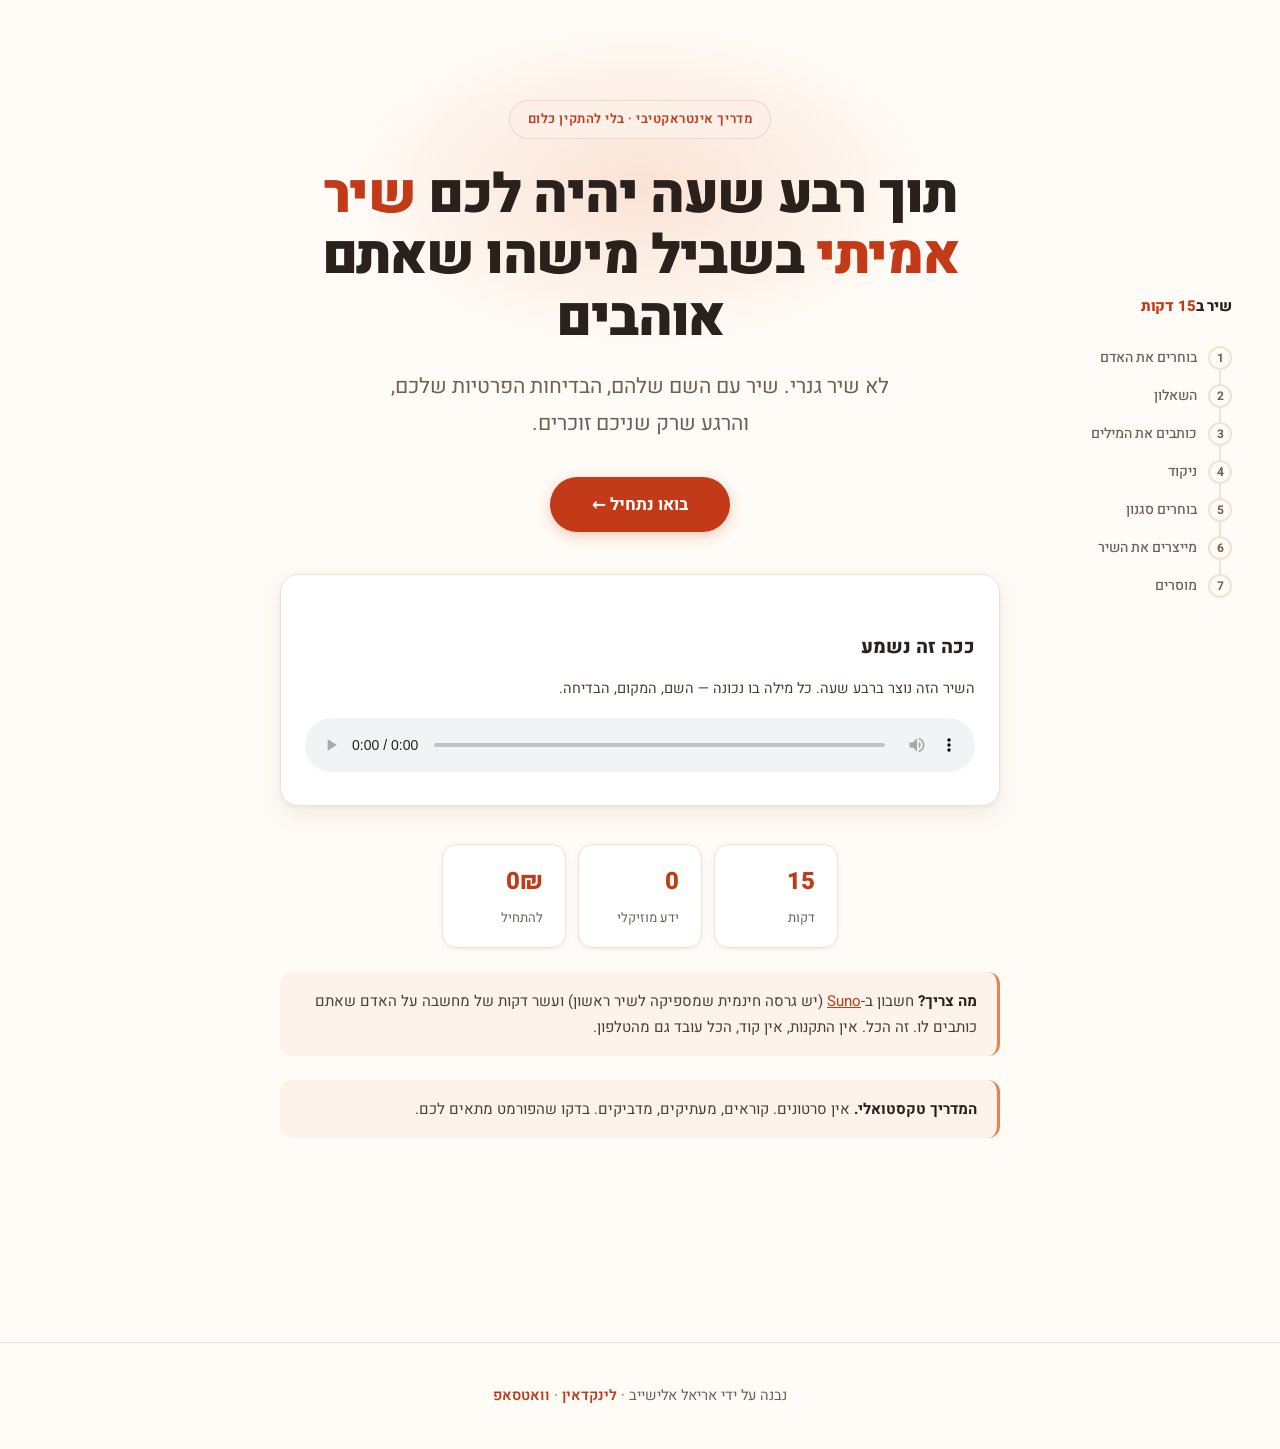
==== index.html @ 6a0666b1 "Add clickable side stepper with step titles The top bar showed progress but gave no sense of what wa" ====
<!DOCTYPE html>
<html lang="he" dir="rtl">
<head>
<meta charset="UTF-8">
<meta name="viewport" content="width=device-width, initial-scale=1.0">
<title>שיר ברבע שעה — איך יוצרים שיר אישי עם AI בעברית | מדריך Suno</title>
<meta name="description" content="מדריך חינמי בעברית ליצירת שיר אישי עם AI ב-7 שלבים, כ-15 דקות: שאלון, כתיבת מילים, ניקוד שמות, בחירת סגנון וייצור ב-Suno. בלי ידע מוזיקלי ובלי התקנות.">
<link rel="canonical" href="https://arieleli01212.github.io/SongGuide/">
<link rel="alternate" hreflang="he-IL" href="https://arieleli01212.github.io/SongGuide/">
<link rel="alternate" hreflang="x-default" href="https://arieleli01212.github.io/SongGuide/">
<meta name="robots" content="index, follow, max-snippet:-1, max-image-preview:large">
<meta name="author" content="אריאל אלישייב">
<meta property="og:title" content="שיר ברבע שעה — מדריך ליצירת שיר אישי עם AI">
<meta property="og:description" content="יוצרים שיר אישי למי שאתם אוהבים. שבעה שלבים, רבע שעה, בלי ידע מוזיקלי ובלי להתקין כלום.">
<meta property="og:type" content="article">
<meta property="og:locale" content="he_IL">
<meta property="og:url" content="https://arieleli01212.github.io/SongGuide/">
<meta property="og:site_name" content="שיר ברבע שעה">
<meta property="og:image" content="https://arieleli01212.github.io/SongGuide/assets/og.png">
<meta property="og:image:width" content="1200">
<meta property="og:image:height" content="630">
<meta property="og:image:alt" content="שיר ברבע שעה — מדריך ליצירת שיר אישי עם AI">
<meta name="twitter:card" content="summary_large_image">
<meta name="twitter:title" content="שיר ברבע שעה — מדריך ליצירת שיר אישי עם AI">
<meta name="twitter:description" content="יוצרים שיר אישי למי שאתם אוהבים. רבע שעה, בלי ידע מוזיקלי.">
<meta name="twitter:image" content="https://arieleli01212.github.io/SongGuide/assets/og.png">
<link rel="preconnect" href="https://fonts.googleapis.com">
<link rel="preconnect" href="https://fonts.gstatic.com" crossorigin>
<link href="https://fonts.googleapis.com/css2?family=Heebo:wght@300;400;500;700;900&display=swap" rel="stylesheet">
<style>
:root{
  /* warm light system */
  --bg:#FFFBF6;
  --bg-soft:#FDF3EA;
  --card:#FFFFFF;
  --card-hi:#FFF4EA;
  --line:#EFE3D6;
  --line-soft:#F6EDE4;
  --text:#2B211C;
  --text-body:#4A3E36;
  --muted:#6F6055;
  --accent:#C23A17;
  --accent-soft:#E8814F;
  --accent-wash:#FCF0E9;
  --good:#25794A;
  --good-wash:#EBF6F0;
  --bad:#C0392B;
  --bad-wash:#FDEDEA;
  --shadow-sm:0 1px 2px rgba(90,60,35,.05),0 2px 8px rgba(90,60,35,.045);
  --shadow-md:0 2px 4px rgba(90,60,35,.06),0 10px 28px rgba(90,60,35,.08);
  --radius:18px;
  --max:760px;
}
*{box-sizing:border-box;margin:0;padding:0}
html{scroll-behavior:smooth}
body{font-family:'Heebo',system-ui,-apple-system,sans-serif;background:var(--bg);color:var(--text);
  line-height:1.75;font-weight:400;-webkit-font-smoothing:antialiased}
img,audio{max-width:100%}
a{color:var(--accent)}

#topbar{position:fixed;top:0;right:0;left:0;z-index:100;background:rgba(255,251,246,.9);
  backdrop-filter:blur(14px);border-bottom:1px solid var(--line-soft)}
#topbar .inner{max-width:var(--max);margin:0 auto;padding:12px 20px;display:flex;align-items:center;gap:16px}
#brand{font-weight:800;font-size:15px;letter-spacing:-.01em;white-space:nowrap}
#brand span{color:var(--accent)}
#bar-wrap{flex:1;height:7px;background:var(--line-soft);border-radius:99px;overflow:hidden}
#bar{height:100%;width:0;background:linear-gradient(90deg,var(--accent-soft),var(--accent));
  border-radius:99px;transition:width .45s cubic-bezier(.4,0,.2,1)}
#count{font-size:13px;color:var(--muted);white-space:nowrap;font-variant-numeric:tabular-nums}

main{max-width:var(--max);margin:0 auto;padding:92px 20px 120px}

/* ---------- side stepper (desktop) ---------- */
#sidenav{display:none}
.sn-brand{font-weight:800;font-size:15px;letter-spacing:-.01em;margin-bottom:22px;padding-right:4px}
.sn-brand span{color:var(--accent)}
.sn-wrap{position:relative}
.sn-wrap::before{content:'';position:absolute;top:16px;bottom:16px;right:15px;width:2px;
  background:var(--line);border-radius:2px}
.sn-list{list-style:none;margin:0;padding:0}
.sn-fill{position:absolute;top:16px;right:15px;width:2px;height:0;border-radius:2px;
  background:linear-gradient(180deg,var(--accent-soft),var(--accent));
  transition:height .45s cubic-bezier(.4,0,.2,1)}
.sn-item{display:flex;align-items:center;gap:11px;width:100%;background:none;border:none;
  font-family:inherit;font-size:14px;font-weight:500;color:var(--muted);cursor:pointer;
  padding:7px 4px;border-radius:10px;text-align:right;transition:color .15s,background .15s;
  position:relative;z-index:1}
.sn-item:hover{color:var(--text);background:var(--card-hi)}
.sn-dot{flex-shrink:0;width:24px;height:24px;border-radius:50%;background:var(--bg);
  border:2px solid var(--line);display:flex;align-items:center;justify-content:center;
  font-size:12px;font-weight:700;color:var(--muted);transition:all .2s}
.sn-txt{line-height:1.35}
.sn-item.done .sn-dot{background:var(--good);border-color:var(--good);color:#fff;font-size:13px}
.sn-item.done{color:var(--text-body)}
.sn-item.current{color:var(--accent);font-weight:800;background:var(--accent-wash)}
.sn-item.current .sn-dot{background:var(--accent);border-color:var(--accent);color:#fff}
.sn-item:focus-visible{outline:2px solid var(--accent);outline-offset:2px}

@media(min-width:1180px){
  #topbar{display:none}
  main{padding-top:56px}
  #sidenav{display:block;position:fixed;top:50%;transform:translateY(-50%);
    left:calc(50% + 400px);width:196px;z-index:60}
}

#hero{text-align:center;padding:44px 0 8px;position:relative}
#hero::before{content:'';position:absolute;top:-40px;right:50%;transform:translateX(50%);
  width:min(620px,105%);height:340px;pointer-events:none;z-index:-1;
  background:radial-gradient(ellipse at center,rgba(232,129,79,.20),rgba(232,129,79,0) 68%)}
#hero .kicker{display:inline-block;font-size:13px;font-weight:600;letter-spacing:.04em;color:var(--accent);
  background:var(--accent-wash);border:1px solid rgba(201,63,26,.16);
  padding:7px 18px;border-radius:99px;margin-bottom:26px}
#hero h1{font-size:clamp(34px,7vw,54px);font-weight:900;line-height:1.14;letter-spacing:-.025em;
  margin-bottom:20px;color:var(--text)}
#hero h1 em{font-style:normal;color:var(--accent)}
#hero .sub{font-size:clamp(17px,2.6vw,21px);color:var(--muted);max-width:520px;margin:0 auto 34px}

.demo{background:var(--card);border:1px solid var(--line);border-radius:var(--radius);
  padding:24px;margin:34px 0;text-align:right;box-shadow:var(--shadow-md)}
.demo h3{font-size:17px;font-weight:800;margin-bottom:6px}
.demo p{font-size:14.5px;color:var(--muted);margin-bottom:16px}
audio{width:100%;border-radius:10px}

.cta{display:inline-block;background:var(--accent);color:#fff;font-weight:700;font-size:17px;
  padding:15px 42px;border:none;border-radius:99px;cursor:pointer;font-family:inherit;
  box-shadow:0 4px 14px rgba(201,63,26,.26);transition:transform .15s,box-shadow .15s}
.cta:hover{transform:translateY(-2px);box-shadow:0 10px 26px rgba(201,63,26,.32)}
.cta:disabled{opacity:.5;cursor:default;transform:none;box-shadow:none}

.facts{display:flex;gap:12px;justify-content:center;flex-wrap:wrap;margin:38px 0 8px}
.fact{background:var(--card);border:1px solid var(--line);border-radius:14px;padding:16px 22px;
  min-width:124px;box-shadow:var(--shadow-sm)}
.fact b{display:block;font-size:24px;font-weight:800;color:var(--accent)}
.fact span{font-size:13px;color:var(--muted)}

.note{background:var(--bg-soft);border-right:3px solid var(--accent-soft);border-radius:12px;
  padding:16px 20px;margin:24px 0;font-size:15px;color:var(--text-body)}
.note b{color:var(--text);font-weight:700}

.step{display:none;animation:fade .4s ease}
.step.active{display:block}
@keyframes fade{from{opacity:0;transform:translateY(12px)}to{opacity:1;transform:none}}

.step-head{border-bottom:1px solid var(--line);padding-bottom:22px;margin-bottom:30px}
.step-meta{display:flex;align-items:center;gap:10px;margin-bottom:12px;flex-wrap:wrap}
.step-num{font-size:12.5px;color:var(--accent);font-weight:800;letter-spacing:.04em;
  background:var(--accent-wash);padding:4px 12px;border-radius:99px}
.step-time{font-size:12.5px;color:var(--muted);background:var(--bg-soft);padding:4px 12px;border-radius:99px}
.step h2{font-size:clamp(26px,5vw,36px);font-weight:900;line-height:1.25;letter-spacing:-.025em}
.step-sub{color:var(--muted);font-size:17px;margin-top:10px}
.step h3{font-size:19px;font-weight:800;margin:32px 0 12px}
.step p{margin-bottom:16px;color:var(--text-body)}
.step ul,.step ol{margin:0 0 20px;padding-right:22px;color:var(--text-body)}
.step li{margin-bottom:9px}
.step strong{font-weight:700;color:var(--text)}

.copybox{background:var(--card);border:1px solid var(--line);border-radius:14px;overflow:hidden;
  margin:20px 0;box-shadow:var(--shadow-sm)}
.copybox .cb-head{display:flex;justify-content:space-between;align-items:center;padding:11px 16px;
  background:var(--bg-soft);border-bottom:1px solid var(--line)}
.cb-label{font-size:12.5px;color:var(--muted);font-weight:500;letter-spacing:.02em}
.cb-btn{background:var(--card);border:1px solid var(--line);color:var(--muted);font-family:inherit;
  font-size:12.5px;font-weight:500;padding:6px 15px;border-radius:99px;cursor:pointer;transition:all .15s}
.cb-btn:hover{border-color:var(--accent);color:var(--accent);background:var(--accent-wash)}
.cb-btn.done{border-color:var(--good);color:var(--good);background:var(--good-wash)}
.copybox pre{padding:18px;font-family:inherit;font-size:15.5px;line-height:1.95;
  white-space:pre-wrap;word-break:break-word;color:var(--text-body)}

.qcard{background:var(--card);border:1px solid var(--line);border-radius:14px;padding:18px 20px;
  margin-bottom:12px;box-shadow:var(--shadow-sm);transition:border-color .2s,box-shadow .2s}
.qcard:focus-within{border-color:var(--accent-soft);box-shadow:var(--shadow-md)}
.qcard.filled{border-color:rgba(46,139,87,.4);background:linear-gradient(180deg,var(--good-wash),var(--card) 60px)}
.qcard .qn{font-size:12.5px;color:var(--accent);font-weight:800;margin-bottom:6px;
  display:flex;align-items:center;gap:7px}
.qcard.filled .qn::after{content:'✓';color:var(--good);font-size:13px}
.qcard .qt{font-size:17.5px;font-weight:600;margin-bottom:6px;color:var(--text)}
.qcard .qw{font-size:14.5px;color:var(--muted);margin-bottom:12px}

/* fillable answer fields */
.ans{width:100%;background:var(--bg);border:1.5px solid var(--line);border-radius:11px;
  color:var(--text);font-family:inherit;font-size:16px;font-weight:400;line-height:1.6;
  padding:12px 15px;text-align:right;resize:vertical;min-height:48px;transition:border-color .15s,box-shadow .15s}
.ans::placeholder{color:#877565}
.ans:focus{outline:none;border-color:var(--accent);box-shadow:0 0 0 3px rgba(201,63,26,.1);background:#fff}

/* form intro + counter */
.formbar{position:sticky;top:56px;z-index:50;display:flex;align-items:center;justify-content:space-between;
  gap:12px;background:var(--card);border:1.5px solid var(--accent-soft);border-radius:14px;
  padding:13px 18px;margin:0 0 20px;box-shadow:var(--shadow-md)}
.formbar .fb-txt{font-size:15px;font-weight:700;color:var(--text)}
.formbar .fb-n{font-size:13.5px;font-weight:600;color:var(--muted);white-space:nowrap;font-variant-numeric:tabular-nums}
.formbar.done{border-color:var(--good);background:var(--good-wash)}
.formbar.done .fb-n{color:var(--good)}

.bigcall{background:linear-gradient(150deg,var(--accent-wash),var(--card-hi));
  border:1px solid rgba(201,63,26,.18);border-radius:var(--radius);padding:22px 24px;
  margin:0 0 26px;box-shadow:var(--shadow-sm)}
.bigcall h3{font-size:20px;font-weight:900;margin:0 0 8px !important;color:var(--text)}
.bigcall p{font-size:15.5px;color:var(--text-body);margin:0 !important}

/* editable generated prompt */
.gen{background:var(--card);border:1.5px solid var(--accent-soft);border-radius:14px;overflow:hidden;
  margin:20px 0;box-shadow:var(--shadow-md)}
.gen .cb-head{display:flex;justify-content:space-between;align-items:center;padding:11px 16px;
  background:var(--accent-wash);border-bottom:1px solid var(--line);gap:10px;flex-wrap:wrap}
.gen textarea{width:100%;background:transparent;border:none;color:var(--text-body);font-family:inherit;
  font-size:15.5px;line-height:1.9;padding:18px;min-height:340px;resize:vertical;text-align:right}
.gen textarea:focus{outline:none}
.gen .gfoot{padding:0 16px 14px;font-size:13px;color:var(--muted)}
.warnbox{background:var(--bad-wash);border:1px solid rgba(192,57,43,.28);border-radius:12px;
  padding:14px 18px;margin:0 0 18px;font-size:15px;color:#8C2E22;display:none}
.warnbox.show{display:block}
.warnbox b{color:#6E2018}
.warnbox a{color:#8C2E22;font-weight:700}

.compare{display:grid;grid-template-columns:1fr 1fr;gap:12px;margin:20px 0}
@media(max-width:560px){.compare{grid-template-columns:1fr}}
.comp{border-radius:14px;padding:16px 18px;font-size:15px;color:var(--text-body)}
.comp.no{background:var(--bad-wash);border:1px solid rgba(192,57,43,.24)}
.comp.yes{background:var(--good-wash);border:1px solid rgba(46,139,87,.28)}
.comp .tag{font-size:12.5px;font-weight:800;margin-bottom:8px;display:block}
.comp.no .tag{color:var(--bad)}
.comp.yes .tag{color:var(--good)}

.quiz{background:var(--card);border:1px solid var(--line);border-radius:var(--radius);
  padding:24px;margin:36px 0 0;box-shadow:var(--shadow-sm)}
.quiz .qh{font-size:13px;color:var(--accent);font-weight:800;margin-bottom:10px}
.quiz .qq{font-size:18.5px;font-weight:600;margin-bottom:18px;color:var(--text)}
.opt{display:block;width:100%;text-align:right;background:var(--bg);border:1.5px solid var(--line);
  color:var(--text);font-family:inherit;font-size:16px;padding:14px 18px;border-radius:12px;
  margin-bottom:9px;cursor:pointer;transition:all .15s}
.opt:hover:not(:disabled){border-color:var(--accent);background:var(--accent-wash)}
.opt:disabled{cursor:default;opacity:.6}
.opt.right{border-color:var(--good);background:var(--good-wash);opacity:1;font-weight:600}
.opt.wrong{border-color:var(--bad);background:var(--bad-wash);opacity:1}
.qfeed{margin-top:14px;font-size:15px;font-weight:600;color:var(--good);display:none}
.qfeed.show{display:block}

.nav{display:flex;justify-content:space-between;gap:12px;margin-top:44px;padding-top:26px;
  border-top:1px solid var(--line)}
.nav button{font-family:inherit;font-size:16px;font-weight:600;padding:13px 30px;border-radius:99px;
  cursor:pointer;border:1.5px solid var(--line);background:var(--card);color:var(--muted);transition:all .15s}
.nav button:hover{border-color:var(--accent);color:var(--accent);background:var(--accent-wash)}
.nav button.primary{background:var(--accent);color:#fff;border-color:var(--accent);font-weight:700;
  box-shadow:0 4px 14px rgba(201,63,26,.24)}
.nav button.primary:hover{transform:translateY(-2px);background:var(--accent);color:#fff;
  box-shadow:0 8px 22px rgba(201,63,26,.3)}

/* ---------- support (ko-fi) ---------- */
.support{display:flex;align-items:center;gap:18px;background:var(--card);
  border:1px solid var(--line);border-radius:var(--radius);padding:20px 22px;margin:32px 0;
  box-shadow:var(--shadow-sm)}
.support .badge{width:48px;height:48px;flex-shrink:0;border-radius:15px;
  background:linear-gradient(150deg,#FFB199,#FF8A85);display:flex;align-items:center;
  justify-content:center;font-size:25px}
.support .stxt{flex:1;min-width:0}
.support h4{font-size:16.5px;font-weight:800;margin-bottom:4px;color:var(--text)}
.support p{font-size:14.5px;color:var(--muted);margin:0 !important;line-height:1.6}
.support a.sbtn{flex-shrink:0;background:#D33C39;color:#fff;font-weight:700;font-size:14.5px;
  padding:12px 26px;border-radius:99px;text-decoration:none;white-space:nowrap;
  box-shadow:0 4px 12px rgba(211,60,57,.3);transition:transform .15s,box-shadow .15s}
.support a.sbtn:hover{transform:translateY(-2px);box-shadow:0 8px 22px rgba(211,60,57,.38)}
@media(max-width:560px){
  .support{flex-direction:column;text-align:center;gap:12px}
  .support a.sbtn{width:100%;text-align:center;padding:14px}
}

#finish{text-align:center;padding:20px 0}
#finish .big{font-size:56px;margin-bottom:16px}
#finish h2{font-size:34px;font-weight:900;margin-bottom:14px;letter-spacing:-.025em}
#finish p{color:var(--muted);max-width:480px;margin:0 auto 20px}
.share{background:linear-gradient(160deg,var(--accent-wash),var(--card-hi));
  border:1px solid rgba(201,63,26,.18);border-radius:var(--radius);padding:28px;margin:34px 0;
  text-align:right;box-shadow:var(--shadow-sm)}
.share h3{font-size:22px;font-weight:900;margin-bottom:10px;color:var(--text)}
.share p{color:var(--text-body);font-size:15.5px;margin-bottom:18px}

footer{text-align:center;padding:40px 20px;color:var(--muted);font-size:14.5px;
  border-top:1px solid var(--line);margin-top:60px}
footer a{text-decoration:none;font-weight:600}
</style>

<script type="application/ld+json">
{
  "@context": "https://schema.org",
  "@graph": [
    {
      "@type": "WebSite",
      "@id": "https://arieleli01212.github.io/SongGuide/#website",
      "url": "https://arieleli01212.github.io/SongGuide/",
      "name": "שיר ברבע שעה",
      "description": "מדריך חינמי בעברית ליצירת שיר אישי עם AI",
      "inLanguage": "he-IL",
      "publisher": { "@id": "https://arieleli01212.github.io/SongGuide/#author" }
    },
    {
      "@type": "Person",
      "@id": "https://arieleli01212.github.io/SongGuide/#author",
      "name": "אריאל אלישייב",
      "url": "https://arieleli01212.github.io/SongGuide/",
      "jobTitle": "ראש צוות AIOps",
      "knowsAbout": ["בינה מלאכותית", "יצירת מוזיקה עם AI", "Suno", "הנדסת פרומפטים"],
      "sameAs": ["https://github.com/arieleli01212"]
    },
    {
      "@type": "HowTo",
      "@id": "https://arieleli01212.github.io/SongGuide/#howto",
      "name": "איך יוצרים שיר אישי עם AI בעברית",
      "description": "שבעה שלבים ליצירת שיר אישי מותאם לאדם ספציפי באמצעות Suno ו-ChatGPT או Claude, בכ-15 דקות, ללא ידע מוזיקלי.",
      "inLanguage": "he-IL",
      "totalTime": "PT15M",
      "estimatedCost": { "@type": "MonetaryAmount", "currency": "ILS", "value": "0" },
      "image": "https://arieleli01212.github.io/SongGuide/assets/og.png",
      "author": { "@id": "https://arieleli01212.github.io/SongGuide/#author" },
      "supply": [
        { "@type": "HowToSupply", "name": "חשבון Suno (גרסה חינמית מספיקה לשיר ראשון)" },
        { "@type": "HowToSupply", "name": "גישה ל-ChatGPT או Claude לכתיבת המילים" }
      ],
      "tool": [{ "@type": "HowToTool", "name": "טלפון או מחשב עם דפדפן" }],
      "step": [
        {
          "@type": "HowToStep",
          "position": 1,
          "name": "בוחרים את האדם ואת הרגע",
          "text": "מתחילים מאדם ספציפי אחד ולא מרעיון לשיר. מגדירים למי השיר, מתי הם ישמעו אותו, ואיזו תחושה אחת רוצים שירגישו. בחירה מעורפלת מייצרת שיר גנרי.",
          "url": "https://arieleli01212.github.io/SongGuide/#s1"
        },
        {
          "@type": "HowToStep",
          "position": 2,
          "name": "ממלאים שאלון של שמונה שאלות",
          "text": "עונים על שמונה שאלות אישיות: הכינוי האמיתי, האירוע, רגע ספציפי אחד, המשפט שהם תמיד אומרים, הבדיחה הפרטית, ומה שרציתם להגיד ולא אמרתם. הפירוט הוא ההבדל בין שיר מרגש לקלישאה.",
          "url": "https://arieleli01212.github.io/SongGuide/#s2"
        },
        {
          "@type": "HowToStep",
          "position": 3,
          "name": "הופכים את התשובות למילים",
          "text": "מעבירים את תשובות השאלון ל-ChatGPT או Claude וממירים אותן למילות שיר. לא כותבים את המילים לבד — המודל כותב מהחומר האישי שסיפקתם.",
          "url": "https://arieleli01212.github.io/SongGuide/#s3"
        },
        {
          "@type": "HowToStep",
          "position": 4,
          "name": "מנקדים את המילים",
          "text": "מנקדים במיוחד שמות פרטיים ומילים שעלולות להיקרא לא נכון. מודלי שירה לא מזהים הגייה נכונה בעברית ללא ניקוד, וזו הסיבה הנפוצה ביותר לשמות משובשים בשיר.",
          "url": "https://arieleli01212.github.io/SongGuide/#s4"
        },
        {
          "@type": "HowToStep",
          "position": 5,
          "name": "בוחרים סגנון מוזיקלי",
          "text": "בוחרים סגנון לפי מה שהאדם באמת מקשיב לו, ומעדיפים הפקה נקייה. סגנון עמוס מסתיר את המילים, והמילים הן המתנה.",
          "url": "https://arieleli01212.github.io/SongGuide/#s5"
        },
        {
          "@type": "HowToStep",
          "position": 6,
          "name": "מייצרים ב-Suno, שופטים ומתקנים",
          "text": "ב-Suno בוחרים Custom, מדביקים את המילים המנוקדות ואת הסגנון ומייצרים. שופטים לפי שלוש שאלות: שומעים את כל המילים, השמות נהגים נכון, והפזמון נתקע בראש. לתיקון שורה בודדת משתמשים ב-Song Editor ואז Replace Section במקום לייצר את השיר מחדש.",
          "url": "https://arieleli01212.github.io/SongGuide/#s6"
        },
        {
          "@type": "HowToStep",
          "position": 7,
          "name": "מוסרים את השיר",
          "text": "משמיעים פנים אל פנים או בשיחת וידאו, בלי להסביר מראש ובלי להתנצל על ההפקה בזמן ההשמעה. אם שואלים אם זה AI — עונים שכן, בלי התנצלות: המילים והפרטים הם שלכם.",
          "url": "https://arieleli01212.github.io/SongGuide/#s7"
        }
      ]
    },
    {
      "@type": "FAQPage",
      "@id": "https://arieleli01212.github.io/SongGuide/#faq",
      "inLanguage": "he-IL",
      "mainEntity": [
        {
          "@type": "Question",
          "name": "כמה זמן לוקח ליצור שיר אישי עם AI?",
          "acceptedAnswer": {
            "@type": "Answer",
            "text": "כ-15 דקות לשיר הראשון, מחולקות לשבעה שלבים: כשתי דקות לבחירת האדם, כחמש דקות למילוי השאלון, כשתי דקות להפיכת התשובות למילים, והשאר לניקוד, בחירת סגנון, ייצור ומסירה. רוב הזמן מושקע בחשיבה על האדם, לא בהפעלת הכלי."
          }
        },
        {
          "@type": "Question",
          "name": "צריך ידע מוזיקלי כדי ליצור שיר עם AI?",
          "acceptedAnswer": {
            "@type": "Answer",
            "text": "לא. אין צורך בידע מוזיקלי, בנגינה או בשירה, ואין צורך להתקין תוכנה. כל התהליך מתבצע בדפדפן ועובד גם מהטלפון."
          }
        },
        {
          "@type": "Question",
          "name": "כמה עולה ליצור שיר ב-Suno?",
          "acceptedAnswer": {
            "@type": "Answer",
            "text": "אפס שקלים לשיר ראשון. ל-Suno יש גרסה חינמית שמספיקה כדי לייצר שיר שלם, כולל מספר ניסיונות חוזרים."
          }
        },
        {
          "@type": "Question",
          "name": "למה שירים שנוצרים ב-AI יוצאים גנריים?",
          "acceptedAnswer": {
            "@type": "Answer",
            "text": "כי הקלט גנרי, לא כי המודל חלש. בקשה כמו \"שיר יום הולדת מרגש למישהו מיוחד\" מייצרת תוצאה שיכולה להתאים לכל אחד. הפער בין פלט מרשים לפלט מרגש נקבע כמעט תמיד באיכות הפרטים האישיים שמוזנים למודל: שם פרטי, רגע ספציפי, משפט שהאדם תמיד אומר ובדיחה פרטית."
          }
        },
        {
          "@type": "Question",
          "name": "איך גורמים ל-AI לבטא נכון שמות בעברית בשיר?",
          "acceptedAnswer": {
            "@type": "Answer",
            "text": "מנקדים אותם. מודלי יצירת שירה לא מסיקים הגייה נכונה מכתיב עברי חסר ניקוד, ולכן שמות פרטיים יוצאים משובשים. ניקוד של השמות והמילים הבעייתיות בטקסט הלירי לפני הייצור פותר את רוב מקרי ההגייה השגויה."
          }
        },
        {
          "@type": "Question",
          "name": "אפשר לתקן רק שורה אחת בשיר בלי לייצר אותו מחדש?",
          "acceptedAnswer": {
            "@type": "Answer",
            "text": "כן. ב-Suno משתמשים ב-Song Editor ואז Replace Section ומייצרים מחדש רק את הקטע הבעייתי. זה חוסך קרדיטים ושומר על החלקים שכבר יצאו טוב. שימו לב ששינוי הטקסט לבדו אינו משנה את האודיו — חובה לייצר מחדש."
          }
        },
        {
          "@type": "Question",
          "name": "כמה גרסאות צריך עד שמקבלים שיר טוב?",
          "acceptedAnswer": {
            "@type": "Answer",
            "text": "שלוש עד ארבע גרסאות זה טווח נורמלי. הגרסה הראשונה כמעט אף פעם אינה הסופית, וכל ייצור מחזיר שתי אפשרויות לבחירה."
          }
        },
        {
          "@type": "Question",
          "name": "מה עונים כששואלים אם השיר נוצר ב-AI?",
          "acceptedAnswer": {
            "@type": "Answer",
            "text": "עונים שכן, בלי להתנצל. הכלי מבצע את ההלחנה והשירה, אבל המילים, הפרטים האישיים והמחשבה על האדם הם של מי שיצר את השיר."
          }
        }
      ]
    }
  ]
}
</script>
</head>
<body>

<div id="topbar">
  <div class="inner">
    <div id="brand">שיר ב<span>15 דקות</span></div>
    <div id="bar-wrap"><div id="bar"></div></div>
    <div id="count">0 / 7</div>
  </div>
</div>

<nav id="sidenav" aria-label="שלבי המדריך">
  <button class="sn-brand" onclick="go(0)" style="background:none;border:none;font-family:inherit;cursor:pointer;color:var(--text);display:block">שיר ב<span>15 דקות</span></button>
  <div class="sn-wrap">
  <div class="sn-fill" id="sn-fill"></div>
  <ol class="sn-list">
    <li><button class="sn-item" data-s="1" onclick="go(1)"><span class="sn-dot">1</span><span class="sn-txt">בוחרים את האדם</span></button></li>
    <li><button class="sn-item" data-s="2" onclick="go(2)"><span class="sn-dot">2</span><span class="sn-txt">השאלון</span></button></li>
    <li><button class="sn-item" data-s="3" onclick="go(3)"><span class="sn-dot">3</span><span class="sn-txt">כותבים את המילים</span></button></li>
    <li><button class="sn-item" data-s="4" onclick="go(4)"><span class="sn-dot">4</span><span class="sn-txt">ניקוד</span></button></li>
    <li><button class="sn-item" data-s="5" onclick="go(5)"><span class="sn-dot">5</span><span class="sn-txt">בוחרים סגנון</span></button></li>
    <li><button class="sn-item" data-s="6" onclick="go(6)"><span class="sn-dot">6</span><span class="sn-txt">מייצרים את השיר</span></button></li>
    <li><button class="sn-item" data-s="7" onclick="go(7)"><span class="sn-dot">7</span><span class="sn-txt">מוסרים</span></button></li>
  </ol>
  </div>
</nav>

<main>

<!-- ============ HERO ============ -->
<section class="step active" id="s0">
  <div id="hero">
    <div class="kicker">מדריך אינטראקטיבי · בלי להתקין כלום</div>
    <h1>תוך רבע שעה יהיה לכם <em>שיר אמיתי</em> בשביל מישהו שאתם אוהבים</h1>
    <p class="sub">לא שיר גנרי. שיר עם השם שלהם, הבדיחות הפרטיות שלכם, והרגע שרק שניכם זוכרים.</p>
    <button class="cta" onclick="go(1)">בואו נתחיל ←</button>
  </div>

  <div class="demo">
    <h3>ככה זה נשמע</h3>
    <p>השיר הזה נוצר ברבע שעה. כל מילה בו נכונה — השם, המקום, הבדיחה.</p>
    <audio controls src="assets/demo.mp3"></audio>
  </div>

  <div class="facts">
    <div class="fact"><b>15</b><span>דקות</span></div>
    <div class="fact"><b>0</b><span>ידע מוזיקלי</span></div>
    <div class="fact"><b>0₪</b><span>להתחיל</span></div>
  </div>

  <div class="note">
    <b>מה צריך?</b> חשבון ב-<a href="https://suno.com" target="_blank" rel="noopener">Suno</a>
    (יש גרסה חינמית שמספיקה לשיר ראשון) ועשר דקות של מחשבה על האדם שאתם כותבים לו.
    זה הכל. אין התקנות, אין קוד, הכל עובד גם מהטלפון.
  </div>

  <div class="note">
    <b>המדריך טקסטואלי.</b> אין סרטונים. קוראים, מעתיקים, מדביקים. בדקו שהפורמט מתאים לכם.
  </div>
</section>

<!-- ============ STEP 1 ============ -->
<section class="step" id="s1">
  <div class="step-head">
    <div class="step-meta"><span class="step-num">שלב 1 מתוך 7</span><span class="step-time">2 דקות</span></div>
    <h2>בוחרים את האדם ואת הרגע</h2>
    <p class="step-sub">ההחלטה הזו קובעת את כל השאר. אל תדלגו עליה.</p>
  </div>

  <p>הטעות הכי נפוצה היא להתחיל מ"אני רוצה לעשות שיר" ורק אחר כך לחשוב למי. זה מייצר שיר שנשמע
  יפה ולא נוגע באף אחד.</p>
  <p><strong>תתחילו מהאדם.</strong> ותתחילו מאדם ספציפי אחד — לא "המשפחה", לא "החברים מהעבודה".</p>

  <h3>שלוש שאלות לפני שממשיכים</h3>
  <ol>
    <li><strong>למי?</strong> אדם אחד. שם פרטי.</li>
    <li><strong>מתי הם ישמעו את זה?</strong> יום הולדת, חתונה, גיוס, סיום, פרידה, סתם יום שלישי.</li>
    <li><strong>מה אתם רוצים שהם ירגישו?</strong> שמחה? געגוע? שהם חשובים? תבחרו אחד.</li>
  </ol>

  <div class="note">
    <b>עצה:</b> "סתם יום שלישי" עובד מצוין. שיר בלי סיבה מפתיע הרבה יותר משיר ליום הולדת,
    כי אף אחד לא מצפה לו.
  </div>

  <h3>למה זה משנה</h3>
  <div class="compare">
    <div class="comp no"><span class="tag">✕ בלי בחירה</span>"שיר יום הולדת שמח ומרגש למישהו מיוחד" — תקבלו משהו שנשמע כמו פרסומת לביטוח.</div>
    <div class="comp yes"><span class="tag">✓ עם בחירה</span>"שיר לאמא, ליום ההולדת ה-60, שיגרום לה להרגיש שראינו כמה היא ויתרה" — עכשיו יש על מה לעבוד.</div>
  </div>

  <div class="quiz" data-answer="1">
    <div class="qh">🎯 בדיקת הבנה</div>
    <div class="qq">ממה מתחילים?</div>
    <button class="opt" onclick="ans(this,0)">מבחירת סגנון מוזיקלי</button>
    <button class="opt" onclick="ans(this,1)">מאדם אחד ספציפי ומה שרוצים שירגיש</button>
    <button class="opt" onclick="ans(this,2)">מכתיבת המילים</button>
    <div class="qfeed">✓ בדיוק. כל שאר השלבים נגזרים מזה.</div>
  </div>

  <div class="nav">
    <button onclick="go(0)">→ חזרה</button>
    <button class="primary" onclick="go(2)">לשלב הבא ←</button>
  </div>
</section>

<!-- ============ STEP 2 ============ -->
<section class="step" id="s2">
  <div class="step-head">
    <div class="step-meta"><span class="step-num">שלב 2 מתוך 7</span><span class="step-time">5 דקות</span></div>
    <h2>מלאו את השאלון</h2>
    <p class="step-sub">שמונה שאלות. אתם כותבים כאן — ובשלב הבא הכל יהפוך אוטומטית לטקסט מוכן להעתקה.</p>
  </div>

  <div class="bigcall">
    <h3>✍️ כאן כותבים, לא רק קוראים</h3>
    <p>מלאו את התשובות בשדות למטה. הן נשמרות אצלכם בדפדפן, ובשלב 3 הן יורכבו לבד
    לפרומפט מוכן — לא תצטרכו להעתיק כלום ידנית.</p>
  </div>

  <p>ההבדל בין שיר שמרגש לבין בינה מלאכותית שמייצרת קלישאות הוא <strong>אך ורק ברמת הפירוט
  של מה שאתם נותנים לה</strong>. הכלי יודע לכתוב יפה. הוא לא יודע כלום על האדם שלכם.</p>
  <p>תשובות קצרות זה בסדר גמור — אבל <strong>ספציפיות</strong>.</p>

  <div class="formbar" id="formbar">
    <span class="fb-txt">התשובות שלכם</span>
    <span class="fb-n" id="fb-n">0 מתוך 8</span>
  </div>

  <div class="qcard" id="c1"><div class="qn">שאלה 1</div><div class="qt">איך קוראים להם — ואיך אתם קוראים להם באמת?</div><div class="qw">הכינוי עדיף על השם. אף אחד לא קורא לאשתו "רבקה" כשהוא מתרגש.</div>
    <textarea class="ans" id="q1" rows="1" placeholder="למשל: שירי. קוראים לה שירוש"></textarea></div>

  <div class="qcard" id="c2"><div class="qn">שאלה 2</div><div class="qt">מה האירוע, ומה מיוחד בו דווקא השנה?</div><div class="qw">"יום הולדת 40" זה כלום. "יום הולדת 40 ראשון בלי אבא" זה שיר.</div>
    <textarea class="ans" id="q2" rows="2" placeholder="למשל: יום הולדת 35, השנה הראשונה אחרי שנולדה התינוקת"></textarea></div>

  <div class="qcard" id="c3"><div class="qn">שאלה 3</div><div class="qt">תארו רגע אחד ספציפי. לא סיפור — רגע.</div><div class="qw">איפה עמדתם, מה היה הריח, מה הם אמרו. הפרט הקטן הוא מה שעושה את זה אמיתי.</div>
    <textarea class="ans" id="q3" rows="3" placeholder="למשל: שתינו קפה במרפסת בשש בבוקר והיא אמרה שהיא לא מאמינה שהגענו לפה"></textarea></div>

  <div class="qcard" id="c4"><div class="qn">שאלה 4</div><div class="qt">מה המשפט שהם תמיד אומרים?</div><div class="qw">אם תשתלו אותו בפזמון — הם ייפלו מהכיסא.</div>
    <textarea class="ans" id="q4" rows="1" placeholder='למשל: "יהיה בסדר, תמיד יוצא בסוף"'></textarea></div>

  <div class="qcard" id="c5"><div class="qn">שאלה 5</div><div class="qt">מה הם עושים שמצחיק רק אתכם?</div><div class="qw">הבדיחה הפרטית היא ההוכחה שהשיר נכתב עבורם ולא עבור אף אחד אחר.</div>
    <textarea class="ans" id="q5" rows="2" placeholder="למשל: שרה בקול רם באוטו ותמיד את המילים הלא נכונות"></textarea></div>

  <div class="qcard" id="c6"><div class="qn">שאלה 6</div><div class="qt">מה הייתם רוצים להגיד להם ולא אמרתם?</div><div class="qw">קחו את הזמן. זו בדרך כלל השורה שתגרום להם לבכות.</div>
    <textarea class="ans" id="q6" rows="3" placeholder="למשל: שראיתי כמה ויתרה בשנה הזאת ולא אמרתי תודה אף פעם"></textarea></div>

  <div class="qcard" id="c7"><div class="qn">שאלה 7</div><div class="qt">איזו מוזיקה הם באמת אוהבים?</div><div class="qw">מה שהם שמים באוטו לבד — לא מה שהם אומרים שהם אוהבים.</div>
    <textarea class="ans" id="q7" rows="1" placeholder="למשל: בלדות ישראליות שקטות, גיטרה"></textarea></div>

  <div class="qcard" id="c8"><div class="qn">שאלה 8</div><div class="qt">אם השיר יגרום להם לבכות — באיזו שורה?</div><div class="qw">אם אתם יודעים את התשובה, יש לכם שיר. אם לא, חזרו לשאלה 6.</div>
    <textarea class="ans" id="q8" rows="2" placeholder="למשל: כשהוא יגיד שראיתי אותה"></textarea></div>

  <div class="note">
    <b>אל תדלגו על 3, 5 ו-6.</b> אלה השאלות שמייצרות את החומר שאי אפשר להמציא. בלעדיהן
    יישאר לכם שיר יפה שיכול היה להיכתב לכל אחד.
  </div>

  <div class="quiz" data-answer="2">
    <div class="qh">🎯 בדיקת הבנה</div>
    <div class="qq">מה הופך שיר AI למרגש?</div>
    <button class="opt" onclick="ans(this,0)">בחירת סגנון מוזיקלי מדויק</button>
    <button class="opt" onclick="ans(this,1)">שימוש במודל המתקדם ביותר</button>
    <button class="opt" onclick="ans(this,2)">פרטים ספציפיים שרק אתם יודעים</button>
    <div class="qfeed">✓ נכון. הכלי חינמי לכולם — הפרטים הם שלכם בלבד.</div>
  </div>

  <div class="nav">
    <button onclick="go(1)">→ חזרה</button>
    <button class="primary" onclick="go(3)">לשלב הבא ←</button>
  </div>
</section>

<!-- ============ STEP 3 ============ -->
<section class="step" id="s3">
  <div class="step-head">
    <div class="step-meta"><span class="step-num">שלב 3 מתוך 7</span><span class="step-time">2 דקות</span></div>
    <h2>הופכים תשובות למילים</h2>
    <p class="step-sub">כאן נותנים ל-AI לעבוד — אבל עם החומר שלכם.</p>
  </div>

  <p>אל תכתבו את המילים לבד. תנו ל-<a href="https://chatgpt.com" target="_blank" rel="noopener">ChatGPT</a>
  או ל-<a href="https://claude.ai" target="_blank" rel="noopener">Claude</a> לכתוב אותן — מהתשובות שלכם.</p>

  <div class="warnbox" id="warn-empty">
    <b>עוד לא מילאתם את השאלון.</b> אפשר להמשיך ולמלא ידנית למטה, אבל
    <a href="javascript:go(2)">עדיף לחזור לשלב 2</a> — שם זה לוקח שתי דקות והכל יתמלא לבד.
  </div>

  <p>הטקסט למטה נבנה מהתשובות שלכם. <strong>אפשר לערוך אותו כאן</strong> לפני שמעתיקים.</p>

  <div class="gen">
    <div class="cb-head">
      <span class="cb-label">הפרומפט שלכם — מוכן ל-ChatGPT / Claude</span>
      <span style="display:flex;gap:8px">
        <button class="cb-btn" onclick="buildPrompt(true)">רענן מהתשובות</button>
        <button class="cb-btn" onclick="cpGen(this)">העתק</button>
      </span>
    </div>
    <textarea id="genprompt" spellcheck="false"></textarea>
    <div class="gfoot">עריכות שתעשו כאן נשמרות. "רענן מהתשובות" יחזיר את הנוסח המקורי.</div>
  </div>

  <h3>אחרי שקיבלתם מילים</h3>
  <p>כמעט תמיד הגרסה הראשונה תהיה קצת גנרית. תבקשו תיקון:</p>

  <div class="copybox">
    <div class="cb-head"><span class="cb-label">בקשת תיקון</span>
      <button class="cb-btn" onclick="cp(this)">העתק</button></div>
    <pre>זה יפה מדי וכללי מדי. תכתוב מחדש:
- תוריד כל שורה שיכולה להיכתב לכל אדם אחר
- תכניס את הפרט הספציפי מסעיף 3 לתוך הבית הראשון
- תשים את המשפט מסעיף 4 בפזמון, בדיוק כמו שהוא נאמר
- תדבר בגובה העיניים, כאילו אני מדבר איתם</pre>
  </div>

  <div class="note">
    <b>מבחן פשוט:</b> קראו את המילים ותשאלו — האם השיר הזה יכול היה להיכתב למישהו אחר?
    אם כן, הוא עוד לא מוכן.
  </div>

  <div class="quiz" data-answer="0">
    <div class="qh">🎯 בדיקת הבנה</div>
    <div class="qq">איך יודעים שהמילים מוכנות?</div>
    <button class="opt" onclick="ans(this,0)">כשאי אפשר לכתוב אותן לאף אחד אחר</button>
    <button class="opt" onclick="ans(this,1)">כשהן מתחרזות יפה</button>
    <button class="opt" onclick="ans(this,2)">כשיש בהן לפחות שלושה בתים</button>
    <div class="qfeed">✓ זה המבחן היחיד שחשוב.</div>
  </div>

  <div class="nav">
    <button onclick="go(2)">→ חזרה</button>
    <button class="primary" onclick="go(4)">לשלב הבא ←</button>
  </div>
</section>

<!-- ============ STEP 4 — NIQQUD ============ -->
<section class="step" id="s4">
  <div class="step-head">
    <div class="step-meta"><span class="step-num">שלב 4 מתוך 7</span><span class="step-time">2 דקות</span></div>
    <h2>הסוד: ניקוד</h2>
    <p class="step-sub">השלב שאף מדריך באנגלית לא יכול ללמד אתכם.</p>
  </div>

  <p>אם תדביקו עברית רגילה ל-<a href="https://suno.com" target="_blank" rel="noopener">Suno</a>,
  הוא יבטא חלק מהמילים לא נכון. זה לא באג — זו בעיה מבנית, וברגע שמבינים אותה הפתרון פשוט.</p>

  <h3>למה זה קורה</h3>
  <p>ל-Suno אין מילון ואין כללי הגייה. הוא <strong>מנחש איך מילה נשמעת לפי איך שהיא נכתבת</strong>.
  באנגלית זה עובד סביר, כי האותיות כוללות תנועות.</p>
  <p>בעברית אין תנועות בכתב. המילה <strong>חבר</strong> יכולה להיות:</p>
  <ul>
    <li>חָבֵר — ידיד</li>
    <li>חֶבֶר — קבוצה</li>
    <li>חִבֵּר — הרכיב, כתב</li>
  </ul>
  <p>המידע פשוט לא קיים בטקסט. Suno חייב לנחש — ולפעמים הוא מנחש לא נכון.</p>

  <h3>הפתרון</h3>
  <p><strong>מנקדים.</strong> הניקוד מוסיף בדיוק את המידע שחסר, ו-Suno מבטא נכון.</p>

  <div class="compare">
    <div class="comp no"><span class="tag">✕ בלי ניקוד</span>החבר שלי תמיד פה<br><small style="color:var(--muted)">נשמע: "חֶבֶר" — המילה הלא נכונה</small></div>
    <div class="comp yes"><span class="tag">✓ עם ניקוד</span>הֶחָבֵר שֶׁלִּי תָּמִיד פֹּה<br><small style="color:var(--muted)">נשמע: "חָבֵר" — בדיוק כמו שרצינו</small></div>
  </div>

  <h3>איך מנקדים בלי לדעת ניקוד</h3>
  <p>לא צריך לזכור כלום מבית הספר. תבקשו מ-<a href="https://chatgpt.com" target="_blank" rel="noopener">ChatGPT</a>
  או <a href="https://claude.ai" target="_blank" rel="noopener">Claude</a>:</p>

  <div class="copybox">
    <div class="cb-head"><span class="cb-label">בקשת ניקוד</span>
      <button class="cb-btn" onclick="cp(this)">העתק</button></div>
    <pre>תנקד לי את מילות השיר הבאות ניקוד מלא ומדויק.
תחזיר רק את הטקסט המנוקד, בלי הסברים ובלי שינויים במילים:

[הדביקו כאן את המילים]</pre>
  </div>

  <div class="note">
    <b>לא חייבים לנקד הכל.</b> תריצו קודם בלי ניקוד, תשמעו, ותנקדו רק את מה שיצא לא נכון.
    הכי חשוב לנקד <b>שמות פרטיים</b> — שם שנהגה לא נכון הורס את כל הרגע.
  </div>

  <div class="support">
    <div class="badge">☕</div>
    <div class="stxt">
      <h4>נהנים עד כאן?</h4>
      <p>המדריך חינמי ויישאר חינמי. קפה עוזר לי להמשיך לכתוב עוד כאלה.</p>
    </div>
    <a class="sbtn" href="https://ko-fi.com/arieleli01" target="_blank" rel="noopener"
       data-track="support_click">קנו לי קפה</a>
  </div>

  <div class="quiz" data-answer="1">
    <div class="qh">🎯 בדיקת הבנה</div>
    <div class="qq">למה Suno טועה בהגיית מילים בעברית?</div>
    <button class="opt" onclick="ans(this,0)">כי הוא לא תומך בעברית</button>
    <button class="opt" onclick="ans(this,1)">כי בכתב העברי אין תנועות, אז הוא חייב לנחש</button>
    <button class="opt" onclick="ans(this,2)">כי הטקסט נכתב מימין לשמאל</button>
    <div class="qfeed">✓ בדיוק — ולכן ניקוד פותר את זה.</div>
  </div>

  <div class="nav">
    <button onclick="go(3)">→ חזרה</button>
    <button class="primary" onclick="go(5)">לשלב הבא ←</button>
  </div>
</section>

<!-- ============ STEP 5 ============ -->
<section class="step" id="s5">
  <div class="step-head">
    <div class="step-meta"><span class="step-num">שלב 5 מתוך 7</span><span class="step-time">דקה</span></div>
    <h2>בוחרים סגנון</h2>
    <p class="step-sub">לפי הטעם שלהם. לא שלכם.</p>
  </div>

  <p>ב-<a href="https://suno.com" target="_blank" rel="noopener">Suno</a> יש שדה סגנון נפרד מהמילים.
  מה שכותבים בו משנה הכל.</p>

  <h3>הכלל</h3>
  <p><strong>סגנון שקט וחשוף מנצח כמעט תמיד</strong> בשיר אישי. ככל שיש פחות כלים, כך שומעים
  יותר את המילים — והמילים הן כל העניין. הפקה עשירה מסתירה בדיוק את מה שהשקעתם בו.</p>

  <div class="copybox">
    <div class="cb-head"><span class="cb-label">נקודת פתיחה טובה — שיר מרגש</span>
      <button class="cb-btn" onclick="cp(this)">העתק</button></div>
    <pre>acoustic ballad, warm male vocal, gentle guitar,
sparse arrangement, clear diction, slow tempo,
intimate and emotional, Hebrew</pre>
  </div>

  <div class="copybox">
    <div class="cb-head"><span class="cb-label">שיר שמח / יום הולדת</span>
      <button class="cb-btn" onclick="cp(this)">העתק</button></div>
    <pre>upbeat mediterranean pop, bright female vocal,
acoustic guitar and light percussion, joyful,
clear diction, mid tempo, Hebrew</pre>
  </div>

  <ul>
    <li><strong>clear diction</strong> — תמיד. זה משפר הגייה בעברית.</li>
    <li><strong>slow / mid tempo</strong> — מהיר מדי בולע מילים.</li>
    <li><strong>sparse</strong> — פחות כלים, יותר מילים.</li>
    <li>תכתבו <strong>Hebrew</strong> בסוף.</li>
  </ul>

  <div class="note">
    <b>קול גברי או נשי?</b> תחשבו מי "מדבר" בשיר — אתם. אם אתם גבר, קול גברי בדרך כלל
    יישמע יותר אישי.
  </div>

  <div class="quiz" data-answer="2">
    <div class="qh">🎯 בדיקת הבנה</div>
    <div class="qq">איזה סגנון עדיף לשיר אישי?</div>
    <button class="opt" onclick="ans(this,0)">הפקה עשירה עם הרבה כלים</button>
    <button class="opt" onclick="ans(this,1)">קצב מהיר ואנרגטי</button>
    <button class="opt" onclick="ans(this,2)">חשוף ואיטי, שישמעו את המילים</button>
    <div class="qfeed">✓ המילים הן המתנה. ההפקה רק לא צריכה להפריע.</div>
  </div>

  <div class="nav">
    <button onclick="go(4)">→ חזרה</button>
    <button class="primary" onclick="go(6)">לשלב הבא ←</button>
  </div>
</section>

<!-- ============ STEP 6 ============ -->
<section class="step" id="s6">
  <div class="step-head">
    <div class="step-meta"><span class="step-num">שלב 6 מתוך 7</span><span class="step-time">2 דקות</span></div>
    <h2>מייצרים, שופטים, מתקנים</h2>
    <p class="step-sub">הגרסה הראשונה כמעט אף פעם לא הגרסה הסופית.</p>
  </div>

  <ol>
    <li>נכנסים ל-<a href="https://suno.com/create" target="_blank" rel="noopener"><strong>Suno</strong></a> ובוחרים <strong>Custom</strong></li>
    <li>מדביקים את המילים המנוקדות בשדה הלירי</li>
    <li>מדביקים את הסגנון בשדה הסטייל</li>
    <li>מייצרים — יתקבלו שתי גרסאות</li>
  </ol>

  <h3>איך שופטים</h3>
  <p>אל תשאלו "האם זה יפה". תשאלו שלוש שאלות:</p>
  <ul>
    <li><strong>שומעים את כל המילים?</strong> אם לא — הסגנון עמוס מדי או הקצב מהיר מדי.</li>
    <li><strong>השמות נהגים נכון?</strong> אם לא — חזרו לשלב 4 ונקדו אותם.</li>
    <li><strong>הפזמון נתקע בראש?</strong> אם לא — הוא כנראה ארוך מדי. קצרו אותו.</li>
  </ul>

  <div class="note">
    <b>תיקון נקודתי במקום ייצור מחדש:</b> אם רק שורה אחת יצאה לא טוב, השתמשו ב-
    <a href="https://help.suno.com/en/articles/6141505" target="_blank" rel="noopener"><b>Song Editor → Replace Section</b></a>
    ותייצרו מחדש רק אותה. חוסך זמן וקרדיטים, ושומר על מה שכבר עבד.
    שימו לב — שינוי הטקסט לבד לא משנה את האודיו. חייבים לייצר מחדש.
  </div>

  <div class="note">
    <b>תצפו לשלוש-ארבע גרסאות.</b> זה נורמלי לגמרי. אף אחד לא מקבל את זה מושלם בפעם הראשונה.
  </div>

  <div class="quiz" data-answer="1">
    <div class="qh">🎯 בדיקת הבנה</div>
    <div class="qq">שורה אחת יצאה לא טוב. מה עושים?</div>
    <button class="opt" onclick="ans(this,0)">מייצרים את כל השיר מחדש</button>
    <button class="opt" onclick="ans(this,1)">Replace Section — מתקנים רק אותה</button>
    <button class="opt" onclick="ans(this,2)">מוחקים את השורה מהשיר</button>
    <div class="qfeed">✓ חוסך קרדיטים ושומר על מה שכבר עבד.</div>
  </div>

  <div class="nav">
    <button onclick="go(5)">→ חזרה</button>
    <button class="primary" onclick="go(7)">לשלב האחרון ←</button>
  </div>
</section>

<!-- ============ STEP 7 ============ -->
<section class="step" id="s7">
  <div class="step-head">
    <div class="step-meta"><span class="step-num">שלב 7 מתוך 7</span><span class="step-time">דקה</span></div>
    <h2>מוסרים את השיר</h2>
    <p class="step-sub">החלק שהכי קל לפספס — ואולי החשוב ביותר.</p>
  </div>

  <p>עשיתם משהו יפה. אל תשלחו אותו בוואטסאפ בין שתי הודעות על קניות.</p>

  <h3>שלושה כללים</h3>
  <ul>
    <li><strong>תהיו שם.</strong> פנים אל פנים או בשיחת וידאו. אתם רוצים לראות את הרגע הזה.</li>
    <li><strong>אל תסבירו לפני.</strong> "עשיתי לך משהו, תשמעי" — זה הכל. הסברים הורסים הפתעות.</li>
    <li><strong>שתקו בזמן ההשמעה.</strong> הדחף להתנצל על איכות ההפקה יהיה חזק. תתאפקו.</li>
  </ul>

  <div class="note">
    <b>אם ישאלו "זה AI?"</b> — תגידו שכן, בלי להתנצל. המילים הן שלכם. הפרטים הם שלכם.
    הזמן שהשקעתם במחשבה עליהם הוא שלכם. הכלי רק שר.
  </div>

  <div class="quiz" data-answer="0">
    <div class="qh">🎯 בדיקת הבנה</div>
    <div class="qq">מה הכי חשוב במסירה?</div>
    <button class="opt" onclick="ans(this,0)">להיות נוכחים ולא להסביר מראש</button>
    <button class="opt" onclick="ans(this,1)">לשלוח בלילה כשהם רגועים</button>
    <button class="opt" onclick="ans(this,2)">להסביר קודם איך יצרתם את זה</button>
    <div class="qfeed">✓ ההפתעה היא חצי מהמתנה.</div>
  </div>

  <div class="nav">
    <button onclick="go(6)">→ חזרה</button>
    <button class="primary" onclick="go(8)">סיימתי! ←</button>
  </div>
</section>

<!-- ============ FINISH ============ -->
<section class="step" id="s8">
  <div id="finish">
    <div class="big">🎵</div>
    <h2>יש לכם שיר</h2>
    <p>אם הוא גרם למישהו להצטמרר — עשיתם את זה נכון.</p>
  </div>

  <div class="share">
    <h3>עשיתם שיר? בואו נשמע</h3>
    <p>אני אוסף את השירים שנוצרו מהמדריך הזה. אם יצא לכם משהו שאתם גאים בו —
    שלחו לי אותו. וגם אם משהו לא עבד, אני רוצה לדעת: זה מה שמשפר את המדריך.</p>
    <a class="cta" href="https://wa.me/972544260918?text=%D7%94%D7%99%D7%99%20%D7%90%D7%A8%D7%99%D7%90%D7%9C%2C%20%D7%A2%D7%A9%D7%99%D7%AA%D7%99%20%D7%A9%D7%99%D7%A8%20%D7%9E%D7%94%D7%9E%D7%93%D7%A8%D7%99%D7%9A" target="_blank" rel="noopener"
       data-track="whatsapp_click" style="text-decoration:none">שלחו לי בוואטסאפ ←</a>
  </div>

  <div class="note">
    <b>מכירים מישהו שיש לו אירוע בקרוב?</b> שלחו לו את הקישור. זה לוקח רבע שעה
    ומחזיק זיכרון לשנים.
  </div>

  <div class="support">
    <div class="badge">☕</div>
    <div class="stxt">
      <h4>אם השיר יצא טוב</h4>
      <p>אין כאן פרסומות ואין מה למכור. אם המדריך עזר, קפה זו דרך יפה להגיד תודה.</p>
    </div>
    <a class="sbtn" href="https://ko-fi.com/arieleli01" target="_blank" rel="noopener"
       data-track="support_click">קנו לי קפה</a>
  </div>

  <div class="nav">
    <button onclick="go(7)">→ חזרה</button>
    <button class="primary" onclick="go(0)">להתחיל מחדש</button>
  </div>
</section>

</main>

<footer>
  נבנה על ידי אריאל אלישייב ·
  <a href="https://www.linkedin.com/in/ariel-elishayev-0ba10a346" target="_blank" rel="noopener">לינקדאין</a> ·
  <a href="https://wa.me/972544260918?text=%D7%94%D7%99%D7%99%20%D7%90%D7%A8%D7%99%D7%90%D7%9C%2C%20%D7%A2%D7%A9%D7%99%D7%AA%D7%99%20%D7%A9%D7%99%D7%A8%20%D7%9E%D7%94%D7%9E%D7%93%D7%A8%D7%99%D7%9A" target="_blank" rel="noopener" data-track="whatsapp_click">וואטסאפ</a>
</footer>

<!-- ============ ANALYTICS ============
     Umami Cloud — בלי עוגיות, לא נדרש באנר קוקיז.
     התגית פעילה. אם מחליפים ספק, מחליפים רק את השורות האלה —
     הפונקציה track() מזהה לבד מי מותקן.
============================================ -->
<script defer src="https://cloud.umami.is/script.js"
        data-website-id="bded56d1-e448-4067-b487-5b260360f044"></script>

<script>
var TOTAL = 7, cur = 0, seen = {};

/* ---------- analytics: provider-agnostic ----------
   עובד עם Umami / Plausible / GA4 — מה שיהיה מותקן.
   אם אין אף אחד מהם, הפונקציה פשוט לא עושה כלום. */
function track(name, props){
  props = props || {};
  try {
    if (window.umami && typeof window.umami.track === 'function') {
      window.umami.track(name, props);
    } else if (typeof window.plausible === 'function') {
      window.plausible(name, { props: props });
    } else if (typeof window.gtag === 'function') {
      window.gtag('event', name, props);
    } else if (window.goatcounter && window.goatcounter.count) {
      window.goatcounter.count({ path: 'event/' + name, event: true });
    }
  } catch(e){}
}

/* ---------- storage with in-memory fallback ---------- */
var store = (function(){
  try { localStorage.setItem('__t','1'); localStorage.removeItem('__t');
        return { get:function(k){return localStorage.getItem(k)},
                 set:function(k,v){localStorage.setItem(k,v)} }; }
  catch(e){ var m={}; return { get:function(k){return m[k]||null},
                               set:function(k,v){m[k]=v} }; }
})();

try { seen = JSON.parse(store.get('sn_steps')||'{}'); } catch(e){ seen = {}; }

/* ---------- navigation ---------- */
function go(n){
  var el = document.getElementById('s' + n);
  if(!el) return;
  document.querySelectorAll('.step').forEach(function(s){ s.classList.remove('active'); });
  el.classList.add('active');

  var prev = cur; cur = n;

  if (n >= 1 && n <= TOTAL) {
    var isNew = !seen[n];
    seen[n] = 1;
    store.set('sn_steps', JSON.stringify(seen));
    track('step_view', { step: n, first_time: isNew ? 1 : 0 });
    if (n === 1 && prev === 0) track('guide_start');
  }
  if (n === 8) track('guide_complete', { steps_seen: Object.keys(seen).length });

  /* rebuild the prompt from saved answers whenever step 3 opens */
  if (n === 3) buildPrompt(false);

  paint();
  window.scrollTo({top:0, behavior:'smooth'});
}

function paint(){
  var done = Object.keys(seen).length;
  if (done > TOTAL) done = TOTAL;
  document.getElementById('bar').style.width = (done/TOTAL*100) + '%';
  document.getElementById('count').textContent = done + ' / ' + TOTAL;
  paintNav();
}

/* ---------- side stepper ---------- */
function paintNav(){
  var items = document.querySelectorAll('.sn-item');
  if (!items.length) return;
  items.forEach(function(b){
    var n = parseInt(b.dataset.s, 10);
    var isCur = (n === cur);
    var isDone = !!seen[n] && !isCur;
    b.classList.toggle('current', isCur);
    b.classList.toggle('done', isDone);
    b.querySelector('.sn-dot').textContent = isDone ? '✓' : n;
    if (isCur) b.setAttribute('aria-current', 'step');
    else b.removeAttribute('aria-current');
  });
  /* fill the connector line up to the furthest step reached */
  var fill = document.getElementById('sn-fill');
  if (fill) {
    var maxN = 0;
    for (var i = 1; i <= TOTAL; i++) if (seen[i]) maxN = i;
    if (cur > maxN && cur <= TOTAL) maxN = cur;
    var list = document.querySelector('.sn-list');
    if (maxN > 0 && list) {
      var target = document.querySelector('.sn-item[data-s="' + maxN + '"]');
      if (target) {
        var h = (target.offsetTop + target.offsetHeight / 2) - 16;
        fill.style.height = Math.max(0, h) + 'px';
      }
    } else {
      fill.style.height = '0px';
    }
  }
}

/* ================= questionnaire ================= */
var QN = 8;
var answers = {};
try { answers = JSON.parse(store.get('sn_answers') || '{}'); } catch(e){ answers = {}; }

function autoGrow(el){ el.style.height = 'auto'; el.style.height = (el.scrollHeight + 2) + 'px'; }

function initForm(){
  for (var i = 1; i <= QN; i++) {
    (function(n){
      var el = document.getElementById('q' + n);
      if (!el) return;
      if (answers[n]) el.value = answers[n];
      autoGrow(el);
      el.addEventListener('input', function(){
        answers[n] = el.value;
        store.set('sn_answers', JSON.stringify(answers));
        autoGrow(el);
        paintForm();
      });
      el.addEventListener('blur', function(){
        if (el.value.trim()) track('answer_filled', { q: n });
      });
    })(i);
  }
  paintForm();
}

function filledCount(){
  var n = 0;
  for (var i = 1; i <= QN; i++) if ((answers[i] || '').trim()) n++;
  return n;
}

function paintForm(){
  for (var i = 1; i <= QN; i++) {
    var card = document.getElementById('c' + i);
    if (card) card.classList.toggle('filled', !!(answers[i] || '').trim());
  }
  var n = filledCount();
  var el = document.getElementById('fb-n');
  if (el) el.textContent = n + ' מתוך ' + QN;
  var bar = document.getElementById('formbar');
  if (bar) {
    bar.classList.toggle('done', n === QN);
    bar.querySelector('.fb-txt').textContent =
      n === 0 ? 'התשובות שלכם' : (n === QN ? 'מעולה — הכל מוכן' : 'התשובות שלכם');
  }
}

/* ---------- generated prompt ---------- */
var PROMPT_LABELS = [
  'שם/כינוי',
  'האירוע ומה מיוחד בו השנה',
  'רגע ספציפי שאני זוכר',
  'משפט שהם תמיד אומרים',
  'משהו שמצחיק רק אותנו',
  'מה שרציתי להגיד ולא אמרתי',
  'סגנון מוזיקלי שהם אוהבים',
  'השורה שאמורה לרגש'
];

function promptText(){
  var lines = [
    'אני רוצה לכתוב שיר אישי בעברית למישהו שאני אוהב.',
    'להלן הפרטים — תכתוב מהם מילים לשיר.',
    '',
    'הפרטים:'
  ];
  for (var i = 1; i <= QN; i++) {
    var v = (answers[i] || '').trim().replace(/\s*\n\s*/g, ' ');
    lines.push(i + '. ' + PROMPT_LABELS[i-1] + ': ' + (v || '—'));
  }
  lines = lines.concat([
    '',
    'כללים לכתיבה:',
    '- עברית טבעית ומדוברת, לא גבוהה ולא פיוטית',
    '- מבנה: בית, פזמון, בית, פזמון, גשר, פזמון',
    '- הפזמון קצר וחוזר על עצמו — הוא מה שיזכרו',
    '- תשתמש בפרטים הספציפיים שנתתי, לא בקלישאות',
    '- שורות קצרות. שיר זה לא מכתב.',
    '- בלי מילים נדירות או ספרותיות',
    '- תחזיר רק את המילים, בלי הסברים'
  ]);
  return lines.join('\n');
}

function buildPrompt(force){
  var ta = document.getElementById('genprompt');
  if (!ta) return;
  var saved = store.get('sn_prompt');
  ta.value = (!force && saved) ? saved : promptText();
  if (force) { store.set('sn_prompt', ta.value); track('prompt_refresh'); }
  var warn = document.getElementById('warn-empty');
  if (warn) warn.classList.toggle('show', filledCount() === 0);
}

function initPrompt(){
  var ta = document.getElementById('genprompt');
  if (!ta) return;
  ta.addEventListener('input', function(){ store.set('sn_prompt', ta.value); });
}

function cpGen(btn){
  var ta = document.getElementById('genprompt');
  var done = function(){
    var old = btn.textContent;
    btn.textContent = '✓ הועתק'; btn.classList.add('done');
    setTimeout(function(){ btn.textContent = old; btn.classList.remove('done'); }, 1800);
  };
  track('copy', { block: 'generated_prompt', step: cur, filled: filledCount() });
  if (navigator.clipboard && navigator.clipboard.writeText) {
    navigator.clipboard.writeText(ta.value).then(done, function(){ fallback(ta.value, done); });
  } else { fallback(ta.value, done); }
}

/* ---------- copy ---------- */
function cp(btn){
  var box = btn.closest('.copybox');
  var txt = box.querySelector('pre').innerText;
  var label = box.querySelector('.cb-label').textContent.trim();
  var done = function(){
    var old = btn.textContent;
    btn.textContent = '✓ הועתק'; btn.classList.add('done');
    setTimeout(function(){ btn.textContent = old; btn.classList.remove('done'); }, 1800);
  };
  track('copy', { block: label, step: cur });
  if (navigator.clipboard && navigator.clipboard.writeText) {
    navigator.clipboard.writeText(txt).then(done, function(){ fallback(txt, done); });
  } else { fallback(txt, done); }
}

function fallback(txt, cb){
  var ta = document.createElement('textarea');
  ta.value = txt; ta.style.position='fixed'; ta.style.opacity='0';
  document.body.appendChild(ta); ta.select();
  try { document.execCommand('copy'); cb(); } catch(e){}
  document.body.removeChild(ta);
}

/* ---------- quiz ---------- */
function ans(btn, idx){
  var quiz = btn.closest('.quiz');
  var correct = parseInt(quiz.dataset.answer, 10);
  quiz.querySelectorAll('.opt').forEach(function(o, i){
    o.disabled = true;
    if (i === correct) o.classList.add('right');
  });
  if (idx !== correct) btn.classList.add('wrong');
  quiz.querySelector('.qfeed').classList.add('show');
  track('quiz', { step: cur, correct: idx === correct ? 1 : 0 });
}

/* ---------- outbound link tracking (delegated) ---------- */
document.addEventListener('click', function(e){
  var a = e.target.closest('a[href]');
  if (!a) return;
  /* explicit tag wins — works no matter which payment link you end up using */
  var tag = a.getAttribute('data-track');
  if (tag) { track(tag, { step: cur }); return; }
  var h = a.getAttribute('href') || '';
  if (h.indexOf('suno.com') > -1)          track('suno_click',    { step: cur });
  else if (h.indexOf('chatgpt.com') > -1)  track('chatgpt_click', { step: cur });
  else if (h.indexOf('claude.ai') > -1)    track('claude_click',  { step: cur });
});

/* ---------- audio ---------- */
document.addEventListener('play', function(e){
  if (e.target.tagName === 'AUDIO') track('demo_play');
}, true);

initForm();
initPrompt();
buildPrompt(false);
paint();
track('landing');
</script>
</body>
</html>
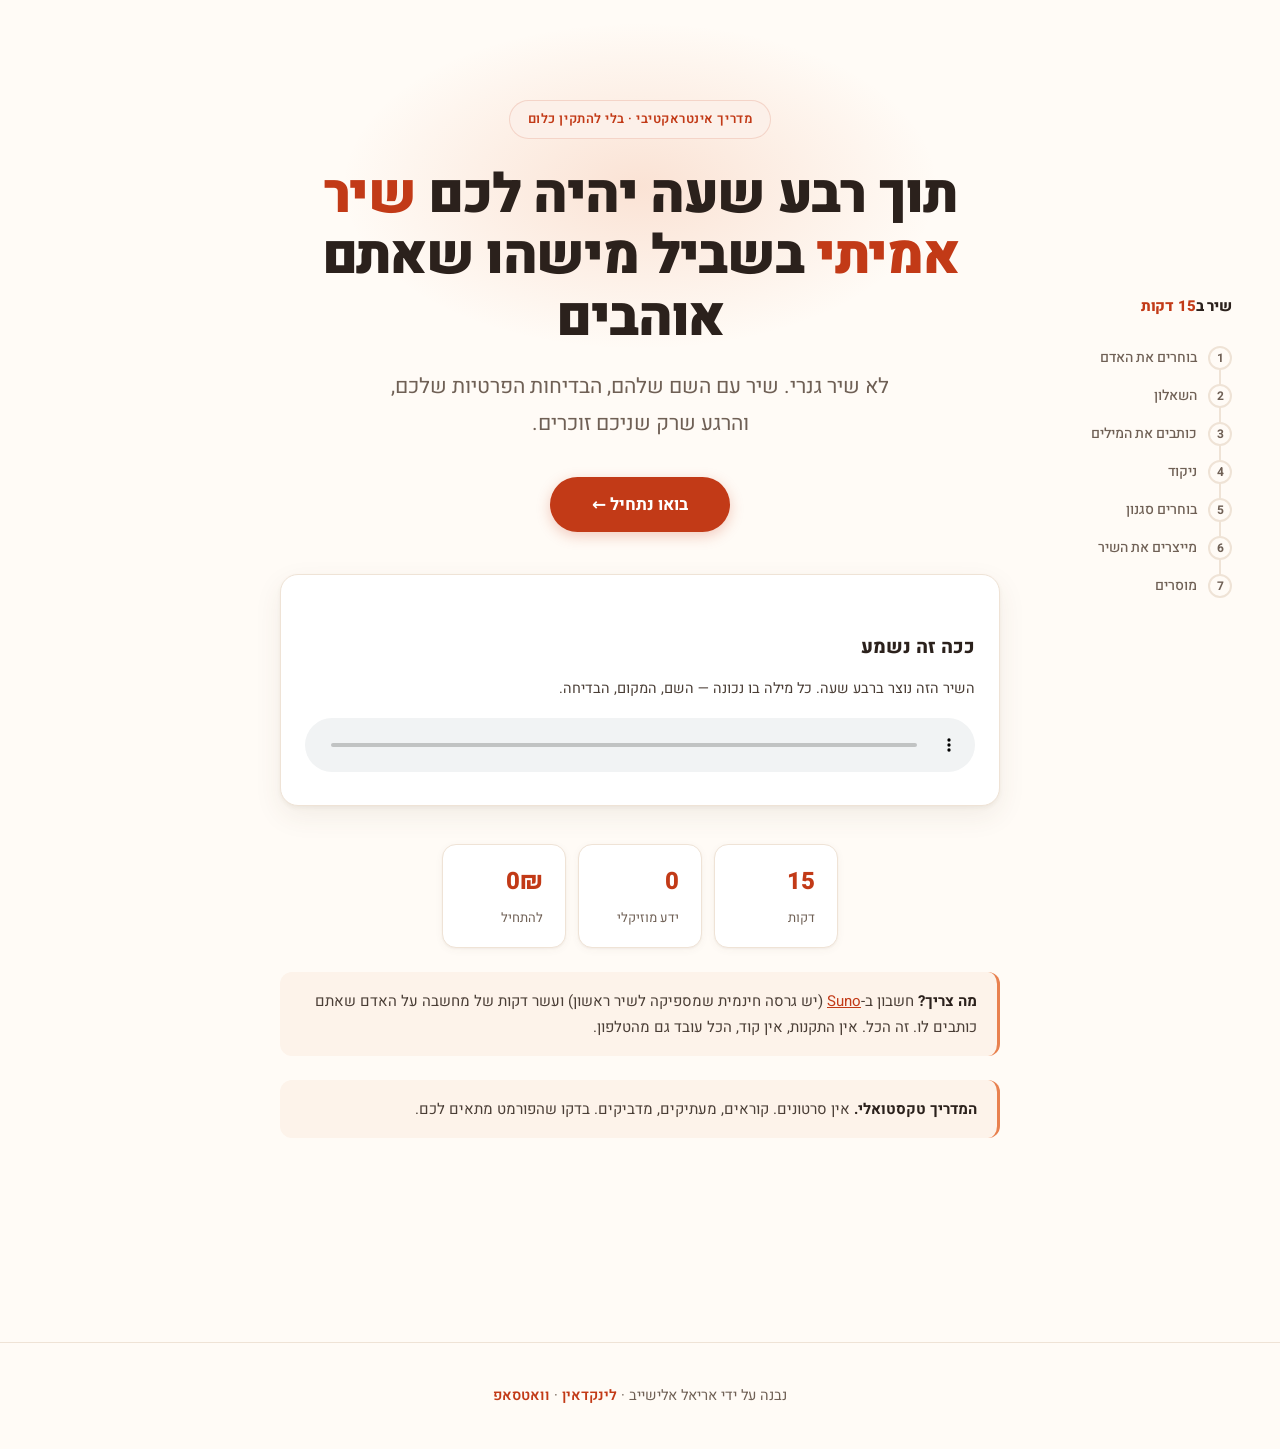
==== commit 2fae5b94: "Make the step nav work on phones The sidebar only appeared at >=1180px, so on mobile there was still" ====
--- a/index.html
+++ b/index.html
@@ -58,15 +58,29 @@
 img,audio{max-width:100%}
 a{color:var(--accent)}
 
-#topbar{position:fixed;top:0;right:0;left:0;z-index:100;background:rgba(255,251,246,.9);
-  backdrop-filter:blur(14px);border-bottom:1px solid var(--line-soft)}
-#topbar .inner{max-width:var(--max);margin:0 auto;padding:12px 20px;display:flex;align-items:center;gap:16px}
+#topbar{position:fixed;top:0;right:0;left:0;z-index:100;height:58px;
+  background:rgba(255,251,246,.94);backdrop-filter:blur(14px);border-bottom:1px solid var(--line-soft)}
+#topbar .inner{max-width:var(--max);margin:0 auto;padding:0 16px;height:100%;
+  display:flex;align-items:center;gap:12px}
 #brand{font-weight:800;font-size:15px;letter-spacing:-.01em;white-space:nowrap}
 #brand span{color:var(--accent)}
-#bar-wrap{flex:1;height:7px;background:var(--line-soft);border-radius:99px;overflow:hidden}
+#bar-wrap{position:absolute;right:0;left:0;bottom:0;height:3px;background:var(--line-soft);overflow:hidden}
 #bar{height:100%;width:0;background:linear-gradient(90deg,var(--accent-soft),var(--accent));
-  border-radius:99px;transition:width .45s cubic-bezier(.4,0,.2,1)}
+  transition:width .45s cubic-bezier(.4,0,.2,1)}
 #count{font-size:13px;color:var(--muted);white-space:nowrap;font-variant-numeric:tabular-nums}
+
+/* current-step button that opens the step list on phones */
+#stepbtn{flex:1;min-width:0;display:flex;align-items:center;justify-content:space-between;gap:8px;
+  background:var(--card);border:1.5px solid var(--line);border-radius:99px;
+  font-family:inherit;font-size:14px;font-weight:700;color:var(--text);
+  padding:8px 14px;cursor:pointer;transition:border-color .15s}
+#stepbtn:hover{border-color:var(--accent-soft)}
+#stepbtn .sb-txt{overflow:hidden;text-overflow:ellipsis;white-space:nowrap}
+#stepbtn .sb-chev{flex-shrink:0;color:var(--accent);font-size:11px;transition:transform .2s}
+#stepbtn[aria-expanded="true"]{border-color:var(--accent);background:var(--accent-wash)}
+#stepbtn[aria-expanded="true"] .sb-chev{transform:rotate(180deg)}
+#navscrim{position:fixed;inset:0;z-index:80;background:rgba(43,33,28,.28);display:none}
+#navscrim.open{display:block}
 
 main{max-width:var(--max);margin:0 auto;padding:92px 20px 120px}
 
@@ -96,7 +110,22 @@
 .sn-item.current .sn-dot{background:var(--accent);border-color:var(--accent);color:#fff}
 .sn-item:focus-visible{outline:2px solid var(--accent);outline-offset:2px}
 
+/* phones + tablets: the same list opens as a sheet under the top bar */
+@media(max-width:1179px){
+  #sidenav{position:fixed;top:58px;right:0;left:0;z-index:90;
+    background:var(--card);border-bottom:1px solid var(--line);
+    box-shadow:var(--shadow-md);padding:12px 16px 16px;
+    max-height:calc(100vh - 58px);overflow-y:auto}
+  #sidenav.open{display:block}
+  #sidenav .sn-brand{display:none}
+  #sidenav .sn-list{max-width:var(--max);margin:0 auto}
+  #sidenav .sn-item{font-size:16px;padding:11px 8px}
+  #sidenav .sn-dot{width:27px;height:27px}
+  .sn-wrap{max-width:var(--max);margin:0 auto}
+}
+
 @media(min-width:1180px){
+  #stepbtn,#navscrim{display:none !important}
   #topbar{display:none}
   main{padding-top:56px}
   #sidenav{display:block;position:fixed;top:50%;transform:translateY(-50%);
@@ -449,10 +478,15 @@
 <div id="topbar">
   <div class="inner">
     <div id="brand">שיר ב<span>15 דקות</span></div>
-    <div id="bar-wrap"><div id="bar"></div></div>
+    <button id="stepbtn" onclick="toggleNav(event)" aria-expanded="false" aria-controls="sidenav">
+      <span class="sb-txt" id="sb-txt">מתחילים</span>
+      <span class="sb-chev" aria-hidden="true">▼</span>
+    </button>
     <div id="count">0 / 7</div>
   </div>
+  <div id="bar-wrap"><div id="bar"></div></div>
 </div>
+<div id="navscrim" onclick="closeNav()"></div>
 
 <nav id="sidenav" aria-label="שלבי המדריך">
   <button class="sn-brand" onclick="go(0)" style="background:none;border:none;font-family:inherit;cursor:pointer;color:var(--text);display:block">שיר ב<span>15 דקות</span></button>
@@ -1002,6 +1036,7 @@
   /* rebuild the prompt from saved answers whenever step 3 opens */
   if (n === 3) buildPrompt(false);
 
+  closeNav();
   paint();
   window.scrollTo({top:0, behavior:'smooth'});
 }
@@ -1014,8 +1049,39 @@
   paintNav();
 }
 
-/* ---------- side stepper ---------- */
+/* ---------- step nav: sidebar on desktop, sheet on phones ---------- */
+function navOpen(){ return document.getElementById('sidenav').classList.contains('open'); }
+
+function toggleNav(e){
+  if (e) e.stopPropagation();
+  navOpen() ? closeNav() : openNav();
+}
+function openNav(){
+  document.getElementById('sidenav').classList.add('open');
+  document.getElementById('navscrim').classList.add('open');
+  document.getElementById('stepbtn').setAttribute('aria-expanded','true');
+  track('nav_open', { step: cur });
+}
+function closeNav(){
+  document.getElementById('sidenav').classList.remove('open');
+  document.getElementById('navscrim').classList.remove('open');
+  document.getElementById('stepbtn').setAttribute('aria-expanded','false');
+}
+
+document.addEventListener('keydown', function(e){
+  if (e.key === 'Escape' && navOpen()) closeNav();
+});
+
+function navLabel(){
+  if (cur === 0) return 'מתחילים';
+  if (cur === 8) return 'סיימתם';
+  var t = document.querySelector('.sn-item[data-s="' + cur + '"] .sn-txt');
+  return t ? ('שלב ' + cur + ' · ' + t.textContent) : 'מתחילים';
+}
+
 function paintNav(){
+  var lbl = document.getElementById('sb-txt');
+  if (lbl) lbl.textContent = navLabel();
   var items = document.querySelectorAll('.sn-item');
   if (!items.length) return;
   items.forEach(function(b){
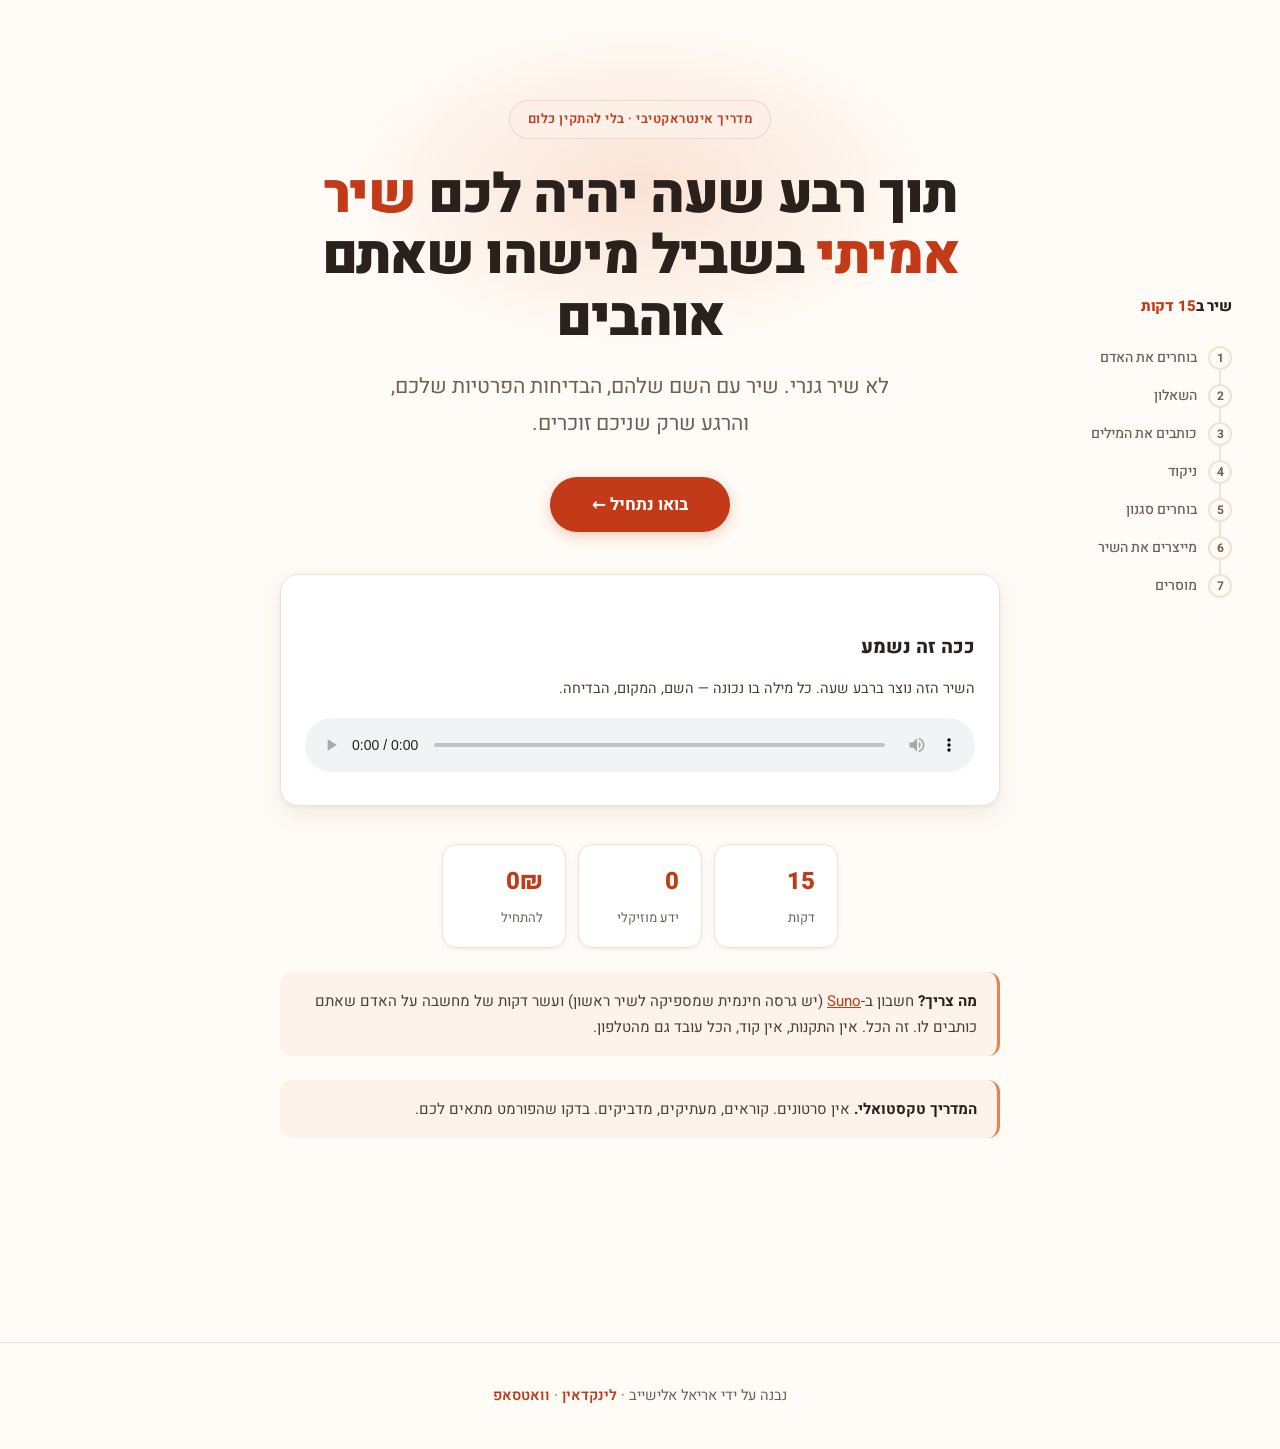
==== commit 925c5d2a: "changed to dicta" ====
--- a/index.html
+++ b/index.html
@@ -5,25 +5,25 @@
 <meta name="viewport" content="width=device-width, initial-scale=1.0">
 <title>שיר ברבע שעה — איך יוצרים שיר אישי עם AI בעברית | מדריך Suno</title>
 <meta name="description" content="מדריך חינמי בעברית ליצירת שיר אישי עם AI ב-7 שלבים, כ-15 דקות: שאלון, כתיבת מילים, ניקוד שמות, בחירת סגנון וייצור ב-Suno. בלי ידע מוזיקלי ובלי התקנות.">
-<link rel="canonical" href="https://arieleli01212.github.io/SongGuide/">
-<link rel="alternate" hreflang="he-IL" href="https://arieleli01212.github.io/SongGuide/">
-<link rel="alternate" hreflang="x-default" href="https://arieleli01212.github.io/SongGuide/">
+<link rel="canonical" href="https://songuide.open-spaces.xyz/">
+<link rel="alternate" hreflang="he-IL" href="https://songuide.open-spaces.xyz/">
+<link rel="alternate" hreflang="x-default" href="https://songuide.open-spaces.xyz/">
 <meta name="robots" content="index, follow, max-snippet:-1, max-image-preview:large">
 <meta name="author" content="אריאל אלישייב">
 <meta property="og:title" content="שיר ברבע שעה — מדריך ליצירת שיר אישי עם AI">
 <meta property="og:description" content="יוצרים שיר אישי למי שאתם אוהבים. שבעה שלבים, רבע שעה, בלי ידע מוזיקלי ובלי להתקין כלום.">
 <meta property="og:type" content="article">
 <meta property="og:locale" content="he_IL">
-<meta property="og:url" content="https://arieleli01212.github.io/SongGuide/">
+<meta property="og:url" content="https://songuide.open-spaces.xyz/">
 <meta property="og:site_name" content="שיר ברבע שעה">
-<meta property="og:image" content="https://arieleli01212.github.io/SongGuide/assets/og.png">
+<meta property="og:image" content="https://songuide.open-spaces.xyz/assets/og.png">
 <meta property="og:image:width" content="1200">
 <meta property="og:image:height" content="630">
 <meta property="og:image:alt" content="שיר ברבע שעה — מדריך ליצירת שיר אישי עם AI">
 <meta name="twitter:card" content="summary_large_image">
 <meta name="twitter:title" content="שיר ברבע שעה — מדריך ליצירת שיר אישי עם AI">
 <meta name="twitter:description" content="יוצרים שיר אישי למי שאתם אוהבים. רבע שעה, בלי ידע מוזיקלי.">
-<meta name="twitter:image" content="https://arieleli01212.github.io/SongGuide/assets/og.png">
+<meta name="twitter:image" content="https://songuide.open-spaces.xyz/assets/og.png">
 <link rel="preconnect" href="https://fonts.googleapis.com">
 <link rel="preconnect" href="https://fonts.gstatic.com" crossorigin>
 <link href="https://fonts.googleapis.com/css2?family=Heebo:wght@300;400;500;700;900&display=swap" rel="stylesheet">
@@ -166,6 +166,14 @@
   padding:16px 20px;margin:24px 0;font-size:15px;color:var(--text-body)}
 .note b{color:var(--text);font-weight:700}
 
+ol.howto{margin:20px 0 24px;padding-right:24px;list-style:none;counter-reset:howto}
+ol.howto li{position:relative;counter-increment:howto;margin-bottom:14px;padding-right:44px;
+  font-size:16px;color:var(--text-body);line-height:1.7}
+ol.howto li::before{content:counter(howto);position:absolute;right:0;top:2px;
+  width:28px;height:28px;border-radius:50%;background:var(--accent);color:#fff;
+  font-size:14px;font-weight:700;display:flex;align-items:center;justify-content:center}
+ol.howto li b{color:var(--text);font-weight:700}
+
 .step{display:none;animation:fade .4s ease}
 .step.active{display:block}
 @keyframes fade{from{opacity:0;transform:translateY(12px)}to{opacity:1;transform:none}}
@@ -315,32 +323,32 @@
   "@graph": [
     {
       "@type": "WebSite",
-      "@id": "https://arieleli01212.github.io/SongGuide/#website",
-      "url": "https://arieleli01212.github.io/SongGuide/",
+      "@id": "https://songuide.open-spaces.xyz/#website",
+      "url": "https://songuide.open-spaces.xyz/",
       "name": "שיר ברבע שעה",
       "description": "מדריך חינמי בעברית ליצירת שיר אישי עם AI",
       "inLanguage": "he-IL",
-      "publisher": { "@id": "https://arieleli01212.github.io/SongGuide/#author" }
+      "publisher": { "@id": "https://songuide.open-spaces.xyz/#author" }
     },
     {
       "@type": "Person",
-      "@id": "https://arieleli01212.github.io/SongGuide/#author",
+      "@id": "https://songuide.open-spaces.xyz/#author",
       "name": "אריאל אלישייב",
-      "url": "https://arieleli01212.github.io/SongGuide/",
+      "url": "https://songuide.open-spaces.xyz/",
       "jobTitle": "ראש צוות AIOps",
       "knowsAbout": ["בינה מלאכותית", "יצירת מוזיקה עם AI", "Suno", "הנדסת פרומפטים"],
       "sameAs": ["https://github.com/arieleli01212"]
     },
     {
       "@type": "HowTo",
-      "@id": "https://arieleli01212.github.io/SongGuide/#howto",
+      "@id": "https://songuide.open-spaces.xyz/#howto",
       "name": "איך יוצרים שיר אישי עם AI בעברית",
       "description": "שבעה שלבים ליצירת שיר אישי מותאם לאדם ספציפי באמצעות Suno ו-ChatGPT או Claude, בכ-15 דקות, ללא ידע מוזיקלי.",
       "inLanguage": "he-IL",
       "totalTime": "PT15M",
       "estimatedCost": { "@type": "MonetaryAmount", "currency": "ILS", "value": "0" },
-      "image": "https://arieleli01212.github.io/SongGuide/assets/og.png",
-      "author": { "@id": "https://arieleli01212.github.io/SongGuide/#author" },
+      "image": "https://songuide.open-spaces.xyz/assets/og.png",
+      "author": { "@id": "https://songuide.open-spaces.xyz/#author" },
       "supply": [
         { "@type": "HowToSupply", "name": "חשבון Suno (גרסה חינמית מספיקה לשיר ראשון)" },
         { "@type": "HowToSupply", "name": "גישה ל-ChatGPT או Claude לכתיבת המילים" }
@@ -352,55 +360,55 @@
           "position": 1,
           "name": "בוחרים את האדם ואת הרגע",
           "text": "מתחילים מאדם ספציפי אחד ולא מרעיון לשיר. מגדירים למי השיר, מתי הם ישמעו אותו, ואיזו תחושה אחת רוצים שירגישו. בחירה מעורפלת מייצרת שיר גנרי.",
-          "url": "https://arieleli01212.github.io/SongGuide/#s1"
+          "url": "https://songuide.open-spaces.xyz/#s1"
         },
         {
           "@type": "HowToStep",
           "position": 2,
           "name": "ממלאים שאלון של שמונה שאלות",
           "text": "עונים על שמונה שאלות אישיות: הכינוי האמיתי, האירוע, רגע ספציפי אחד, המשפט שהם תמיד אומרים, הבדיחה הפרטית, ומה שרציתם להגיד ולא אמרתם. הפירוט הוא ההבדל בין שיר מרגש לקלישאה.",
-          "url": "https://arieleli01212.github.io/SongGuide/#s2"
+          "url": "https://songuide.open-spaces.xyz/#s2"
         },
         {
           "@type": "HowToStep",
           "position": 3,
           "name": "הופכים את התשובות למילים",
           "text": "מעבירים את תשובות השאלון ל-ChatGPT או Claude וממירים אותן למילות שיר. לא כותבים את המילים לבד — המודל כותב מהחומר האישי שסיפקתם.",
-          "url": "https://arieleli01212.github.io/SongGuide/#s3"
+          "url": "https://songuide.open-spaces.xyz/#s3"
         },
         {
           "@type": "HowToStep",
           "position": 4,
-          "name": "מנקדים את המילים",
-          "text": "מנקדים במיוחד שמות פרטיים ומילים שעלולות להיקרא לא נכון. מודלי שירה לא מזהים הגייה נכונה בעברית ללא ניקוד, וזו הסיבה הנפוצה ביותר לשמות משובשים בשיר.",
-          "url": "https://arieleli01212.github.io/SongGuide/#s4"
+          "name": "מנקדים את המילים בעזרת הנקדן של דיקטה",
+          "text": "מדביקים את מילות השיר בנקדן החינמי של דיקטה בכתובת nakdan.dicta.org.il. הניקוד מתווסף תוך כדי הקלדה, ולחיצה על מילה מציגה ניקודים חלופיים כולל אפשרות המסומנת ״שם פרטי״ עבור שמות. מעתיקים בעזרת כפתור ההעתקה. מודלי שירה לא מזהים הגייה נכונה בעברית ללא ניקוד, וזו הסיבה הנפוצה ביותר לשמות משובשים בשיר. כלי ניקוד ייעודי מדויק יותר ממודל שפה כללי, שנוטה לטעות בניקוד בלי לסמן חוסר ודאות.",
+          "url": "https://songuide.open-spaces.xyz/#s4"
         },
         {
           "@type": "HowToStep",
           "position": 5,
           "name": "בוחרים סגנון מוזיקלי",
           "text": "בוחרים סגנון לפי מה שהאדם באמת מקשיב לו, ומעדיפים הפקה נקייה. סגנון עמוס מסתיר את המילים, והמילים הן המתנה.",
-          "url": "https://arieleli01212.github.io/SongGuide/#s5"
+          "url": "https://songuide.open-spaces.xyz/#s5"
         },
         {
           "@type": "HowToStep",
           "position": 6,
           "name": "מייצרים ב-Suno, שופטים ומתקנים",
           "text": "ב-Suno בוחרים Custom, מדביקים את המילים המנוקדות ואת הסגנון ומייצרים. שופטים לפי שלוש שאלות: שומעים את כל המילים, השמות נהגים נכון, והפזמון נתקע בראש. לתיקון שורה בודדת משתמשים ב-Song Editor ואז Replace Section במקום לייצר את השיר מחדש.",
-          "url": "https://arieleli01212.github.io/SongGuide/#s6"
+          "url": "https://songuide.open-spaces.xyz/#s6"
         },
         {
           "@type": "HowToStep",
           "position": 7,
           "name": "מוסרים את השיר",
           "text": "משמיעים פנים אל פנים או בשיחת וידאו, בלי להסביר מראש ובלי להתנצל על ההפקה בזמן ההשמעה. אם שואלים אם זה AI — עונים שכן, בלי התנצלות: המילים והפרטים הם שלכם.",
-          "url": "https://arieleli01212.github.io/SongGuide/#s7"
+          "url": "https://songuide.open-spaces.xyz/#s7"
         }
       ]
     },
     {
       "@type": "FAQPage",
-      "@id": "https://arieleli01212.github.io/SongGuide/#faq",
+      "@id": "https://songuide.open-spaces.xyz/#faq",
       "inLanguage": "he-IL",
       "mainEntity": [
         {
@@ -440,7 +448,7 @@
           "name": "איך גורמים ל-AI לבטא נכון שמות בעברית בשיר?",
           "acceptedAnswer": {
             "@type": "Answer",
-            "text": "מנקדים אותם. מודלי יצירת שירה לא מסיקים הגייה נכונה מכתיב עברי חסר ניקוד, ולכן שמות פרטיים יוצאים משובשים. ניקוד של השמות והמילים הבעייתיות בטקסט הלירי לפני הייצור פותר את רוב מקרי ההגייה השגויה."
+            "text": "מנקדים אותם לפני הייצור. מודלי יצירת שירה לא מסיקים הגייה נכונה מכתיב עברי חסר ניקוד, ולכן שמות פרטיים יוצאים משובשים. הדרך המהירה היא הנקדן החינמי של דיקטה בכתובת nakdan.dicta.org.il: מדביקים את מילות השיר, הניקוד מתווסף אוטומטית, ולחיצה על מילה מציגה ניקודים חלופיים כולל אפשרות ״שם פרטי״ לשמות. עדיף על בקשת ניקוד ממודל שפה כללי, שנוטה לשגות בניקוד בלי לסמן חוסר ודאות."
           }
         },
         {
@@ -744,21 +752,26 @@
   </div>
 
   <h3>איך מנקדים בלי לדעת ניקוד</h3>
-  <p>לא צריך לזכור כלום מבית הספר. תבקשו מ-<a href="https://chatgpt.com" target="_blank" rel="noopener">ChatGPT</a>
-  או <a href="https://claude.ai" target="_blank" rel="noopener">Claude</a>:</p>
-
-  <div class="copybox">
-    <div class="cb-head"><span class="cb-label">בקשת ניקוד</span>
-      <button class="cb-btn" onclick="cp(this)">העתק</button></div>
-    <pre>תנקד לי את מילות השיר הבאות ניקוד מלא ומדויק.
-תחזיר רק את הטקסט המנוקד, בלי הסברים ובלי שינויים במילים:
-
-[הדביקו כאן את המילים]</pre>
+  <p>לא צריך לזכור כלום מבית הספר, ולא צריך לבקש את זה ממודל שפה. יש כלי ישראלי חינמי
+  שבנוי בדיוק בשביל זה: <a href="https://nakdan.dicta.org.il/" target="_blank" rel="noopener">הנקדן של דיקטה</a>.</p>
+
+  <ol class="howto">
+    <li>נכנסים ל-<a href="https://nakdan.dicta.org.il/" target="_blank" rel="noopener">nakdan.dicta.org.il</a> ומדביקים את מילות השיר בתיבה.</li>
+    <li>הניקוד מופיע <b>תוך כדי הקלדה</b>. אין כפתור, אין הרשמה, עד 5,000 תווים.</li>
+    <li>לוחצים על מילה כדי לראות ניקודים חלופיים. לשמות יש אפשרות שמסומנת <b>״שם פרטי״</b> — בוחרים אותה.</li>
+    <li>מעתיקים בעזרת כפתור ההעתקה שבתיבה. <b>אל תסמנו ותעתיקו ידנית</b> — הניקוד עלול לא לעבור.</li>
+  </ol>
+
+  <div class="note">
+    <b>למה דווקא דיקטה ולא ChatGPT?</b> ניקוד הוא לא משימה של ניחוש טקסט אלא של ניתוח מורפולוגי,
+    ומודלי שפה טועים בו הרבה — ובעיקר טועים בשקט, בלי לסמן שהם לא בטוחים.
+    הנקדן של דיקטה נבנה למשימה הזו, ובמילים דו-משמעיות הוא <b>מציע לכם לבחור</b> במקום לנחש במקומכם.
   </div>
 
   <div class="note">
     <b>לא חייבים לנקד הכל.</b> תריצו קודם בלי ניקוד, תשמעו, ותנקדו רק את מה שיצא לא נכון.
     הכי חשוב לנקד <b>שמות פרטיים</b> — שם שנהגה לא נכון הורס את כל הרגע.
+    זו בדיוק הנקודה שבה האפשרות ״שם פרטי״ בדיקטה שווה את כל השלב.
   </div>
 
   <div class="support">
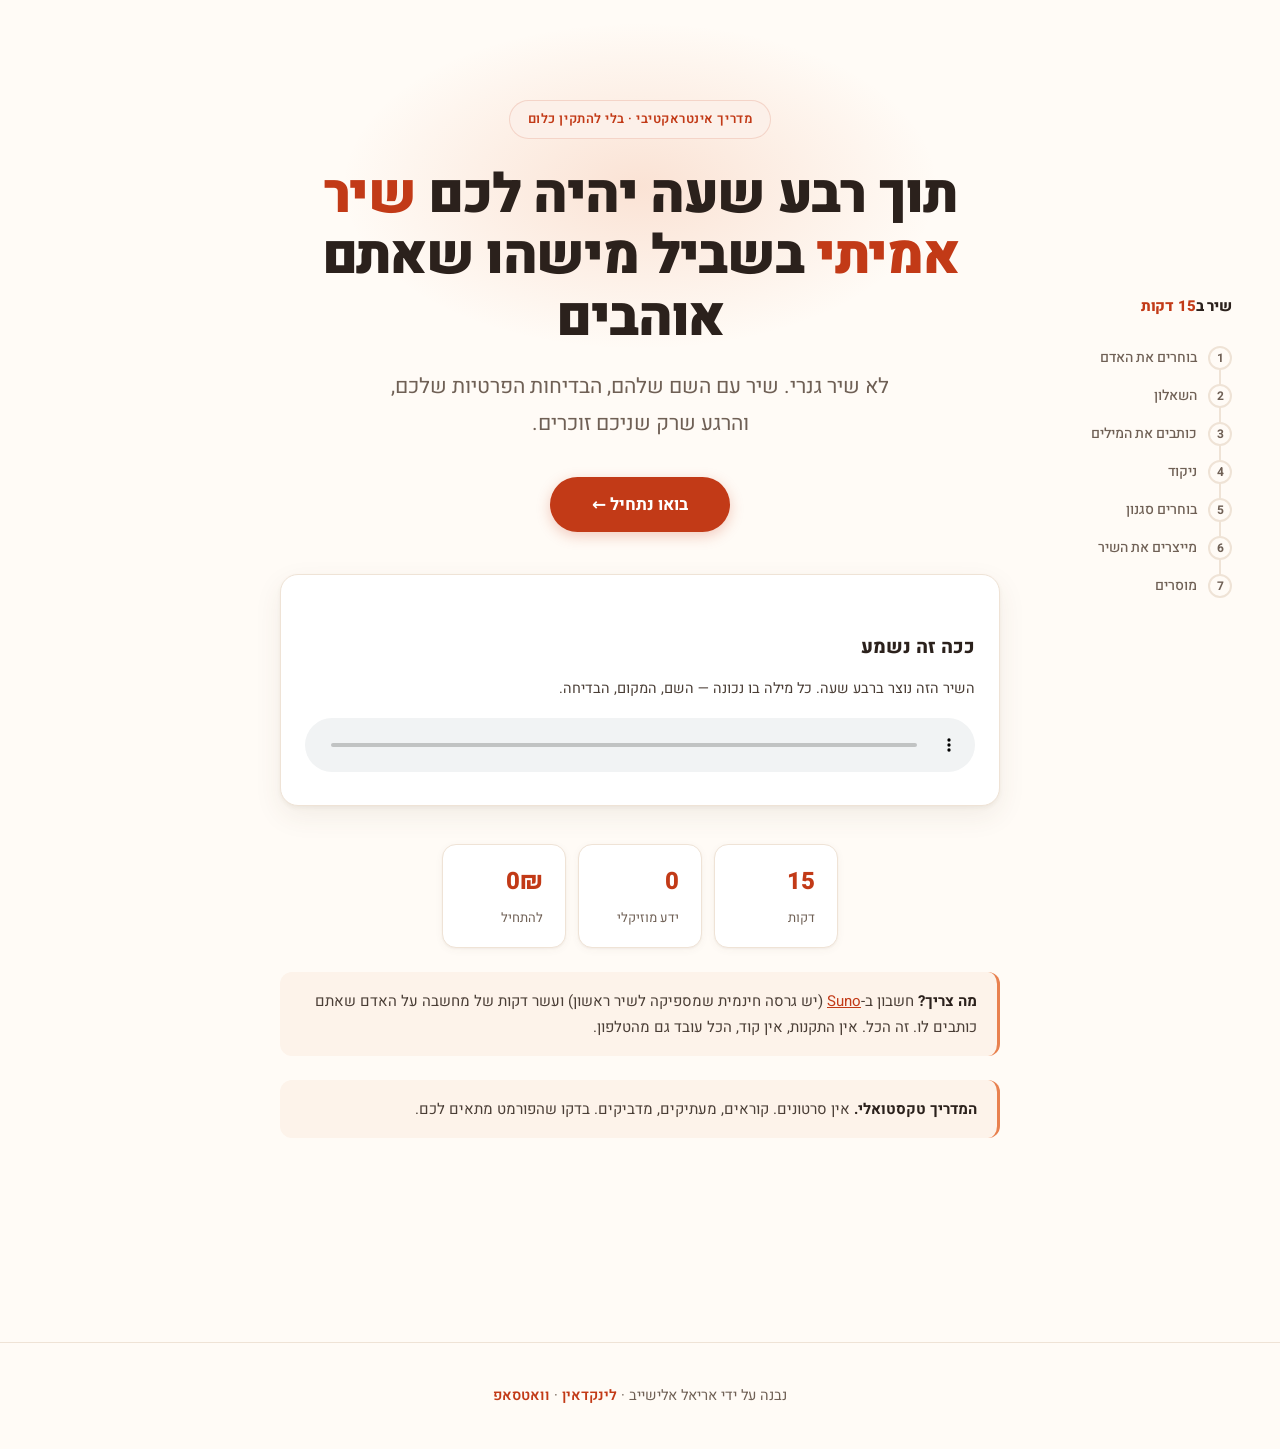
==== commit 5b3add62: "Fix completion tracking: it was measuring the wrong thing guide_complete only fired on reaching step" ====
--- a/index.html
+++ b/index.html
@@ -1043,8 +1043,11 @@
     store.set('sn_steps', JSON.stringify(seen));
     track('step_view', { step: n, first_time: isNew ? 1 : 0 });
     if (n === 1 && prev === 0) track('guide_start');
+    /* real completion: they reached the last step of actual content.
+       Nobody clicks the outro button — they go and give someone the song. */
+    if (n === TOTAL && isNew) track('guide_complete', { steps_seen: Object.keys(seen).length });
   }
-  if (n === 8) track('guide_complete', { steps_seen: Object.keys(seen).length });
+  if (n === 8) track('outro_click');
 
   /* rebuild the prompt from saved answers whenever step 3 opens */
   if (n === 3) buildPrompt(false);
@@ -1236,6 +1239,7 @@
     btn.textContent = '✓ הועתק'; btn.classList.add('done');
     setTimeout(function(){ btn.textContent = old; btn.classList.remove('done'); }, 1800);
   };
+  store.set('sn_copied','1');
   track('copy', { block: 'generated_prompt', step: cur, filled: filledCount() });
   if (navigator.clipboard && navigator.clipboard.writeText) {
     navigator.clipboard.writeText(ta.value).then(done, function(){ fallback(ta.value, done); });
@@ -1297,6 +1301,29 @@
   if (e.target.tagName === 'AUDIO') track('demo_play');
 }, true);
 
+/* ---------- exit depth ----------
+   Most people never click anything on the way out, so without this we
+   only learn about the ones who finish. Fires once, when the tab is
+   hidden or closed, with how far they actually got. */
+var exitSent = false;
+function sendExit(){
+  if (exitSent) return;
+  exitSent = true;
+  var maxStep = 0;
+  for (var i = 1; i <= TOTAL; i++) if (seen[i]) maxStep = i;
+  track('exit', {
+    max_step: maxStep,
+    answers: filledCount(),
+    copied: store.get('sn_copied') ? 1 : 0,
+    seconds: Math.round((Date.now() - startedAt) / 1000)
+  });
+}
+var startedAt = Date.now();
+document.addEventListener('visibilitychange', function(){
+  if (document.visibilityState === 'hidden') sendExit();
+});
+window.addEventListener('pagehide', sendExit);
+
 initForm();
 initPrompt();
 buildPrompt(false);
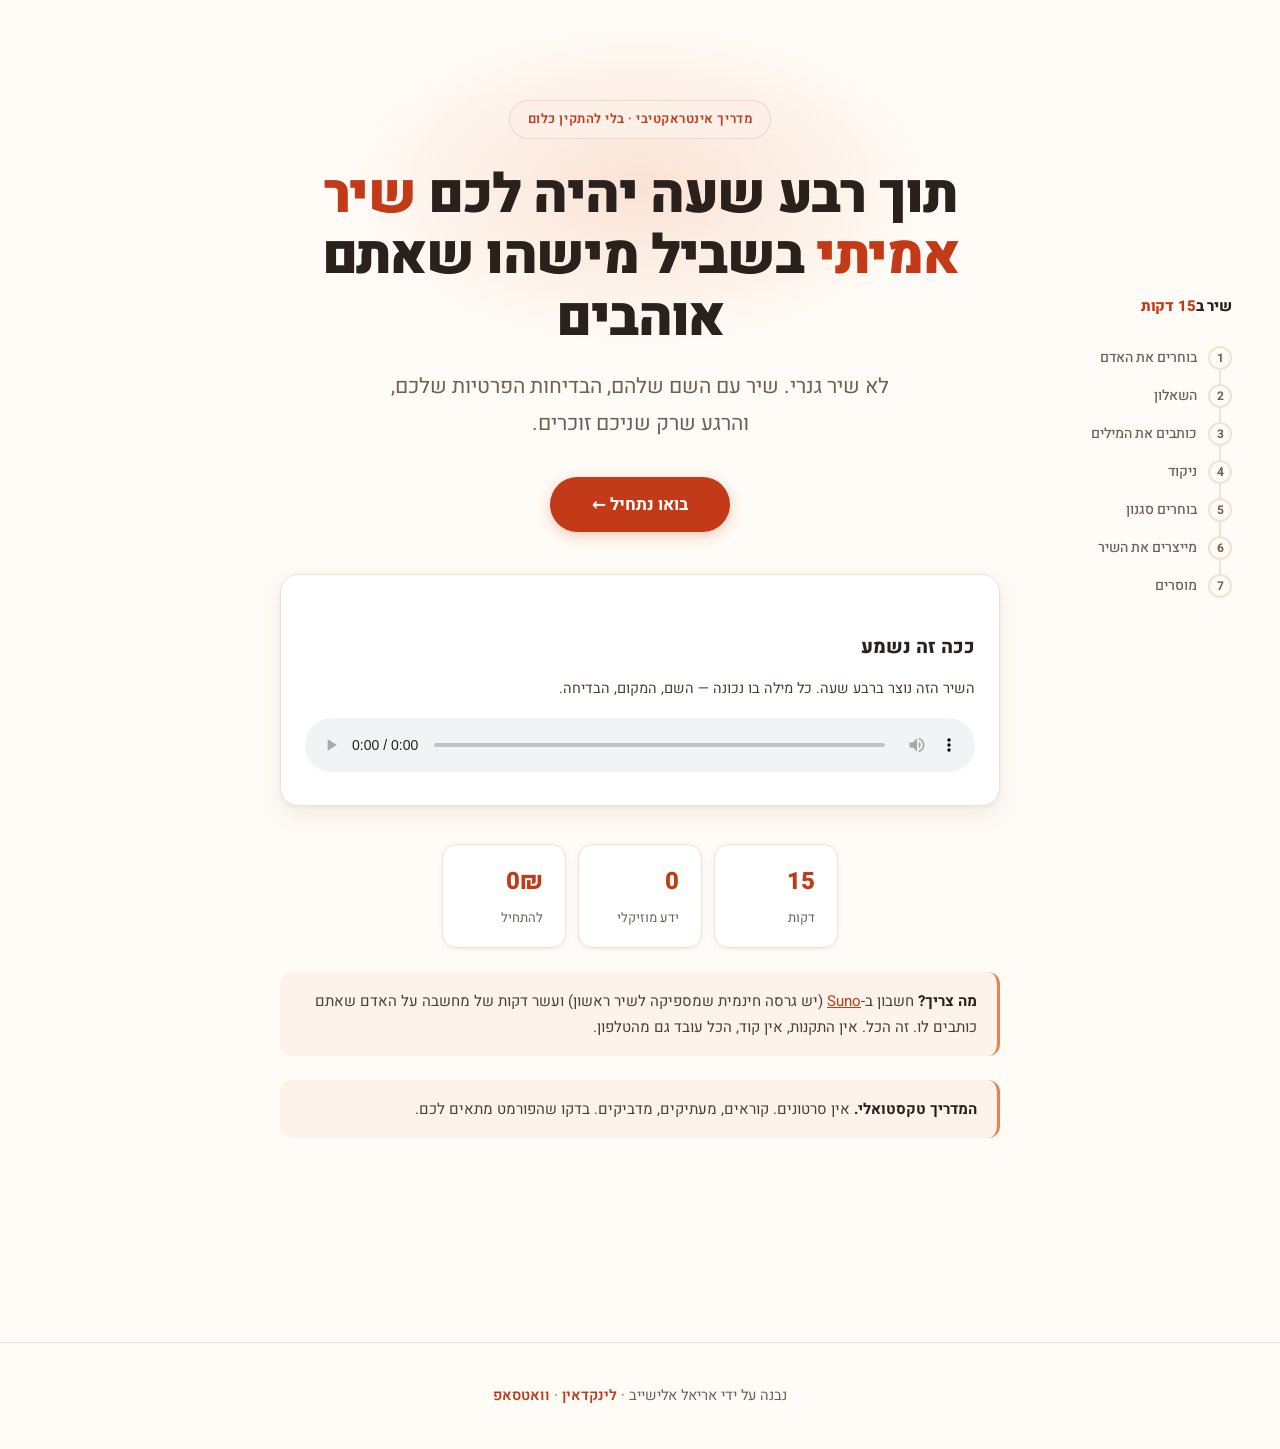
==== commit 91138845: "Fix: landing event was never being sent The umami script is deferred, so window.umami does not exist" ====
--- a/index.html
+++ b/index.html
@@ -1002,20 +1002,45 @@
 /* ---------- analytics: provider-agnostic ----------
    עובד עם Umami / Plausible / GA4 — מה שיהיה מותקן.
    אם אין אף אחד מהם, הפונקציה פשוט לא עושה כלום. */
+/* The analytics script is deferred, so it is NOT ready when this file
+   finishes parsing. Anything tracked at load time (landing) was being
+   silently dropped. Queue until a provider exists, then flush. */
+var _queue = [];
+
+function _provider(){
+  if (window.umami && typeof window.umami.track === 'function')
+    return function(n,p){ window.umami.track(n,p); };
+  if (typeof window.plausible === 'function')
+    return function(n,p){ window.plausible(n,{ props:p }); };
+  if (typeof window.gtag === 'function')
+    return function(n,p){ window.gtag('event',n,p); };
+  if (window.goatcounter && window.goatcounter.count)
+    return function(n){ window.goatcounter.count({ path:'event/'+n, event:true }); };
+  return null;
+}
+
+function _flush(){
+  var send = _provider();
+  if (!send) return false;
+  while (_queue.length) {
+    var e = _queue.shift();
+    try { send(e[0], e[1]); } catch(err){}
+  }
+  return true;
+}
+
 function track(name, props){
   props = props || {};
-  try {
-    if (window.umami && typeof window.umami.track === 'function') {
-      window.umami.track(name, props);
-    } else if (typeof window.plausible === 'function') {
-      window.plausible(name, { props: props });
-    } else if (typeof window.gtag === 'function') {
-      window.gtag('event', name, props);
-    } else if (window.goatcounter && window.goatcounter.count) {
-      window.goatcounter.count({ path: 'event/' + name, event: true });
-    }
-  } catch(e){}
-}
+  var send = _provider();
+  if (send) { try { send(name, props); } catch(e){} return; }
+  if (_queue.length < 60) _queue.push([name, props]);
+}
+
+var _tries = 0;
+var _poll = setInterval(function(){
+  if (_flush() || ++_tries > 40) clearInterval(_poll);
+}, 250);
+window.addEventListener('load', _flush);
 
 /* ---------- storage with in-memory fallback ---------- */
 var store = (function(){
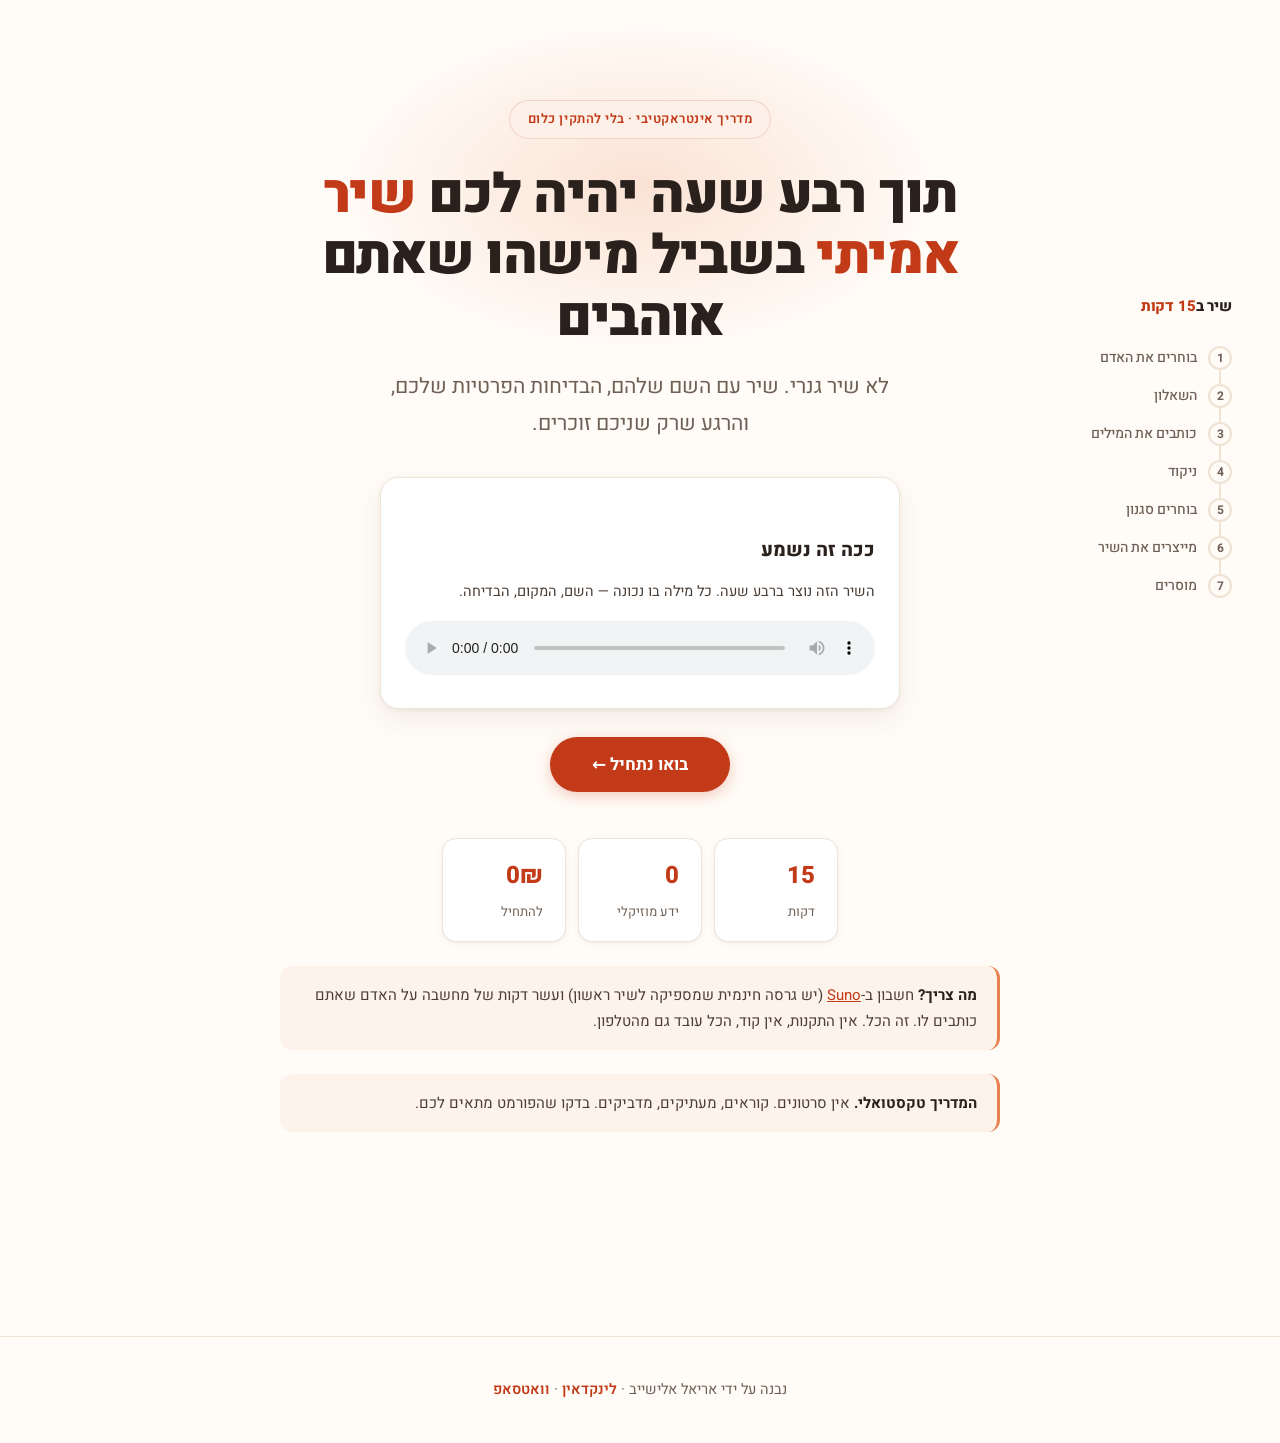
==== commit 60ce3fa8: "Move the demo song above the CTA Only 4 of 8 people who started the guide ever played the song, and " ====
--- a/index.html
+++ b/index.html
@@ -146,6 +146,7 @@
 
 .demo{background:var(--card);border:1px solid var(--line);border-radius:var(--radius);
   padding:24px;margin:34px 0;text-align:right;box-shadow:var(--shadow-md)}
+.demo-hero{margin:0 auto 28px;max-width:520px;text-align:right}
 .demo h3{font-size:17px;font-weight:800;margin-bottom:6px}
 .demo p{font-size:14.5px;color:var(--muted);margin-bottom:16px}
 audio{width:100%;border-radius:10px}
@@ -520,13 +521,13 @@
     <div class="kicker">מדריך אינטראקטיבי · בלי להתקין כלום</div>
     <h1>תוך רבע שעה יהיה לכם <em>שיר אמיתי</em> בשביל מישהו שאתם אוהבים</h1>
     <p class="sub">לא שיר גנרי. שיר עם השם שלהם, הבדיחות הפרטיות שלכם, והרגע שרק שניכם זוכרים.</p>
+    <div class="demo demo-hero">
+      <h3>ככה זה נשמע</h3>
+      <p>השיר הזה נוצר ברבע שעה. כל מילה בו נכונה — השם, המקום, הבדיחה.</p>
+      <audio controls src="assets/demo.mp3"></audio>
+    </div>
+
     <button class="cta" onclick="go(1)">בואו נתחיל ←</button>
-  </div>
-
-  <div class="demo">
-    <h3>ככה זה נשמע</h3>
-    <p>השיר הזה נוצר ברבע שעה. כל מילה בו נכונה — השם, המקום, הבדיחה.</p>
-    <audio controls src="assets/demo.mp3"></audio>
   </div>
 
   <div class="facts">
@@ -1323,7 +1324,7 @@
 
 /* ---------- audio ---------- */
 document.addEventListener('play', function(e){
-  if (e.target.tagName === 'AUDIO') track('demo_play');
+  if (e.target.tagName === 'AUDIO') track('demo_play', { step: cur, before_start: cur === 0 ? 1 : 0 });
 }, true);
 
 /* ---------- exit depth ----------
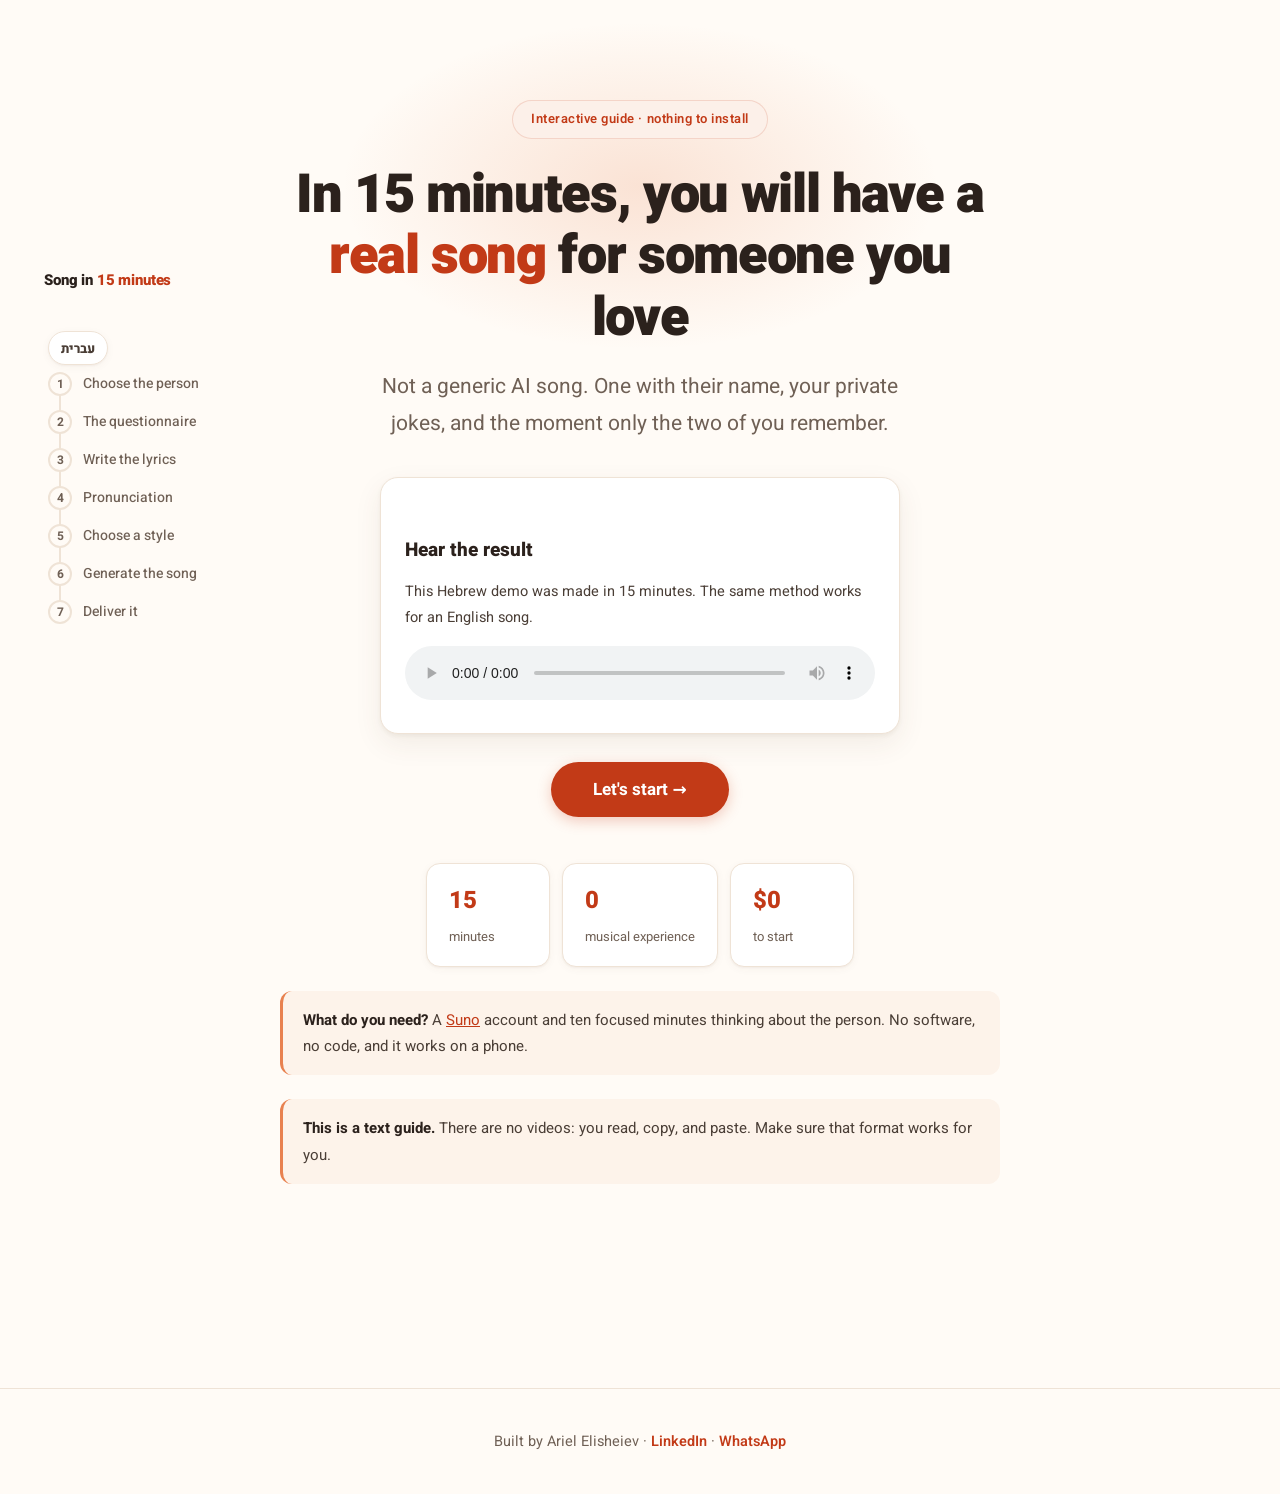
==== commit ea74061d: "feat: add English guide and language detection" ====
--- a/index.html
+++ b/index.html
@@ -7,13 +7,33 @@
 <meta name="description" content="מדריך חינמי בעברית ליצירת שיר אישי עם AI ב-7 שלבים, כ-15 דקות: שאלון, כתיבת מילים, ניקוד שמות, בחירת סגנון וייצור ב-Suno. בלי ידע מוזיקלי ובלי התקנות.">
 <link rel="canonical" href="https://songuide.open-spaces.xyz/">
 <link rel="alternate" hreflang="he-IL" href="https://songuide.open-spaces.xyz/">
+<link rel="alternate" hreflang="en" href="https://songuide.open-spaces.xyz/en/">
 <link rel="alternate" hreflang="x-default" href="https://songuide.open-spaces.xyz/">
+<script>
+(function(){
+  var key = 'songuide_language';
+  window.setGuideLanguage = function(lang){
+    try { localStorage.setItem(key, lang); } catch(e){}
+  };
+  try {
+    var saved = localStorage.getItem(key);
+    var browser = ((navigator.languages && navigator.languages[0]) || navigator.language || '').toLowerCase();
+    if (saved === 'en' || (!saved && browser && browser.indexOf('he') !== 0)) {
+      var target = new URL('en/', document.baseURI);
+      target.search = location.search;
+      target.hash = location.hash;
+      location.replace(target.href);
+    }
+  } catch(e){}
+})();
+</script>
 <meta name="robots" content="index, follow, max-snippet:-1, max-image-preview:large">
 <meta name="author" content="אריאל אלישייב">
 <meta property="og:title" content="שיר ברבע שעה — מדריך ליצירת שיר אישי עם AI">
 <meta property="og:description" content="יוצרים שיר אישי למי שאתם אוהבים. שבעה שלבים, רבע שעה, בלי ידע מוזיקלי ובלי להתקין כלום.">
 <meta property="og:type" content="article">
 <meta property="og:locale" content="he_IL">
+<meta property="og:locale:alternate" content="en_US">
 <meta property="og:url" content="https://songuide.open-spaces.xyz/">
 <meta property="og:site_name" content="שיר ברבע שעה">
 <meta property="og:image" content="https://songuide.open-spaces.xyz/assets/og.png">
@@ -26,7 +46,7 @@
 <meta name="twitter:image" content="https://songuide.open-spaces.xyz/assets/og.png">
 <link rel="preconnect" href="https://fonts.googleapis.com">
 <link rel="preconnect" href="https://fonts.gstatic.com" crossorigin>
-<link href="https://fonts.googleapis.com/css2?family=Heebo:wght@300;400;500;700;900&display=swap" rel="stylesheet">
+<link href="https://fonts.googleapis.com/css2?family=Heebo:wght@300;400;500;700;900&amp;display=swap" rel="stylesheet">
 <style>
 :root{
   /* warm light system */
@@ -68,6 +88,14 @@
 #bar{height:100%;width:0;background:linear-gradient(90deg,var(--accent-soft),var(--accent));
   transition:width .45s cubic-bezier(.4,0,.2,1)}
 #count{font-size:13px;color:var(--muted);white-space:nowrap;font-variant-numeric:tabular-nums}
+.lang-link{display:inline-flex;align-items:center;justify-content:center;min-width:42px;height:34px;
+  padding:0 12px;border:1.5px solid var(--line);border-radius:99px;background:var(--card);
+  color:var(--text-body);font-size:13px;font-weight:800;line-height:1;text-decoration:none;
+  box-shadow:var(--shadow-sm);transition:border-color .15s,color .15s,background-color .15s,transform .15s}
+.lang-link:hover{border-color:var(--accent);color:var(--accent);background:var(--accent-wash)}
+.lang-link:active{transform:scale(.96)}
+.lang-link:focus-visible{outline:2px solid var(--accent);outline-offset:2px}
+.side-lang{margin-top:18px;margin-right:4px}
 
 /* current-step button that opens the step list on phones */
 #stepbtn{flex:1;min-width:0;display:flex;align-items:center;justify-content:space-between;gap:8px;
@@ -122,6 +150,14 @@
   #sidenav .sn-item{font-size:16px;padding:11px 8px}
   #sidenav .sn-dot{width:27px;height:27px}
   .sn-wrap{max-width:var(--max);margin:0 auto}
+  .side-lang{display:none}
+}
+
+@media(max-width:520px){
+  #topbar .inner{gap:8px;padding:0 10px}
+  #brand{font-size:13px}
+  #count{display:none}
+  .lang-link{min-width:38px;height:32px;padding:0 10px}
 }
 
 @media(min-width:1180px){
@@ -492,6 +528,8 @@
       <span class="sb-chev" aria-hidden="true">▼</span>
     </button>
     <div id="count">0 / 7</div>
+    <a class="lang-link top-lang" href="en/" lang="en" hreflang="en"
+       onclick="setGuideLanguage('en')" aria-label="החלפת שפת המדריך לאנגלית">EN</a>
   </div>
   <div id="bar-wrap"><div id="bar"></div></div>
 </div>
@@ -499,6 +537,8 @@
 
 <nav id="sidenav" aria-label="שלבי המדריך">
   <button class="sn-brand" onclick="go(0)" style="background:none;border:none;font-family:inherit;cursor:pointer;color:var(--text);display:block">שיר ב<span>15 דקות</span></button>
+  <a class="lang-link side-lang" href="en/" lang="en" hreflang="en"
+     onclick="setGuideLanguage('en')" aria-label="החלפת שפת המדריך לאנגלית">EN</a>
   <div class="sn-wrap">
   <div class="sn-fill" id="sn-fill"></div>
   <ol class="sn-list">
@@ -1032,6 +1072,7 @@
 
 function track(name, props){
   props = props || {};
+  props.language = 'he';
   var send = _provider();
   if (send) { try { send(name, props); } catch(e){} return; }
   if (_queue.length < 60) _queue.push([name, props]);
@@ -1357,4 +1398,4 @@
 track('landing');
 </script>
 </body>
-</html>+</html>
